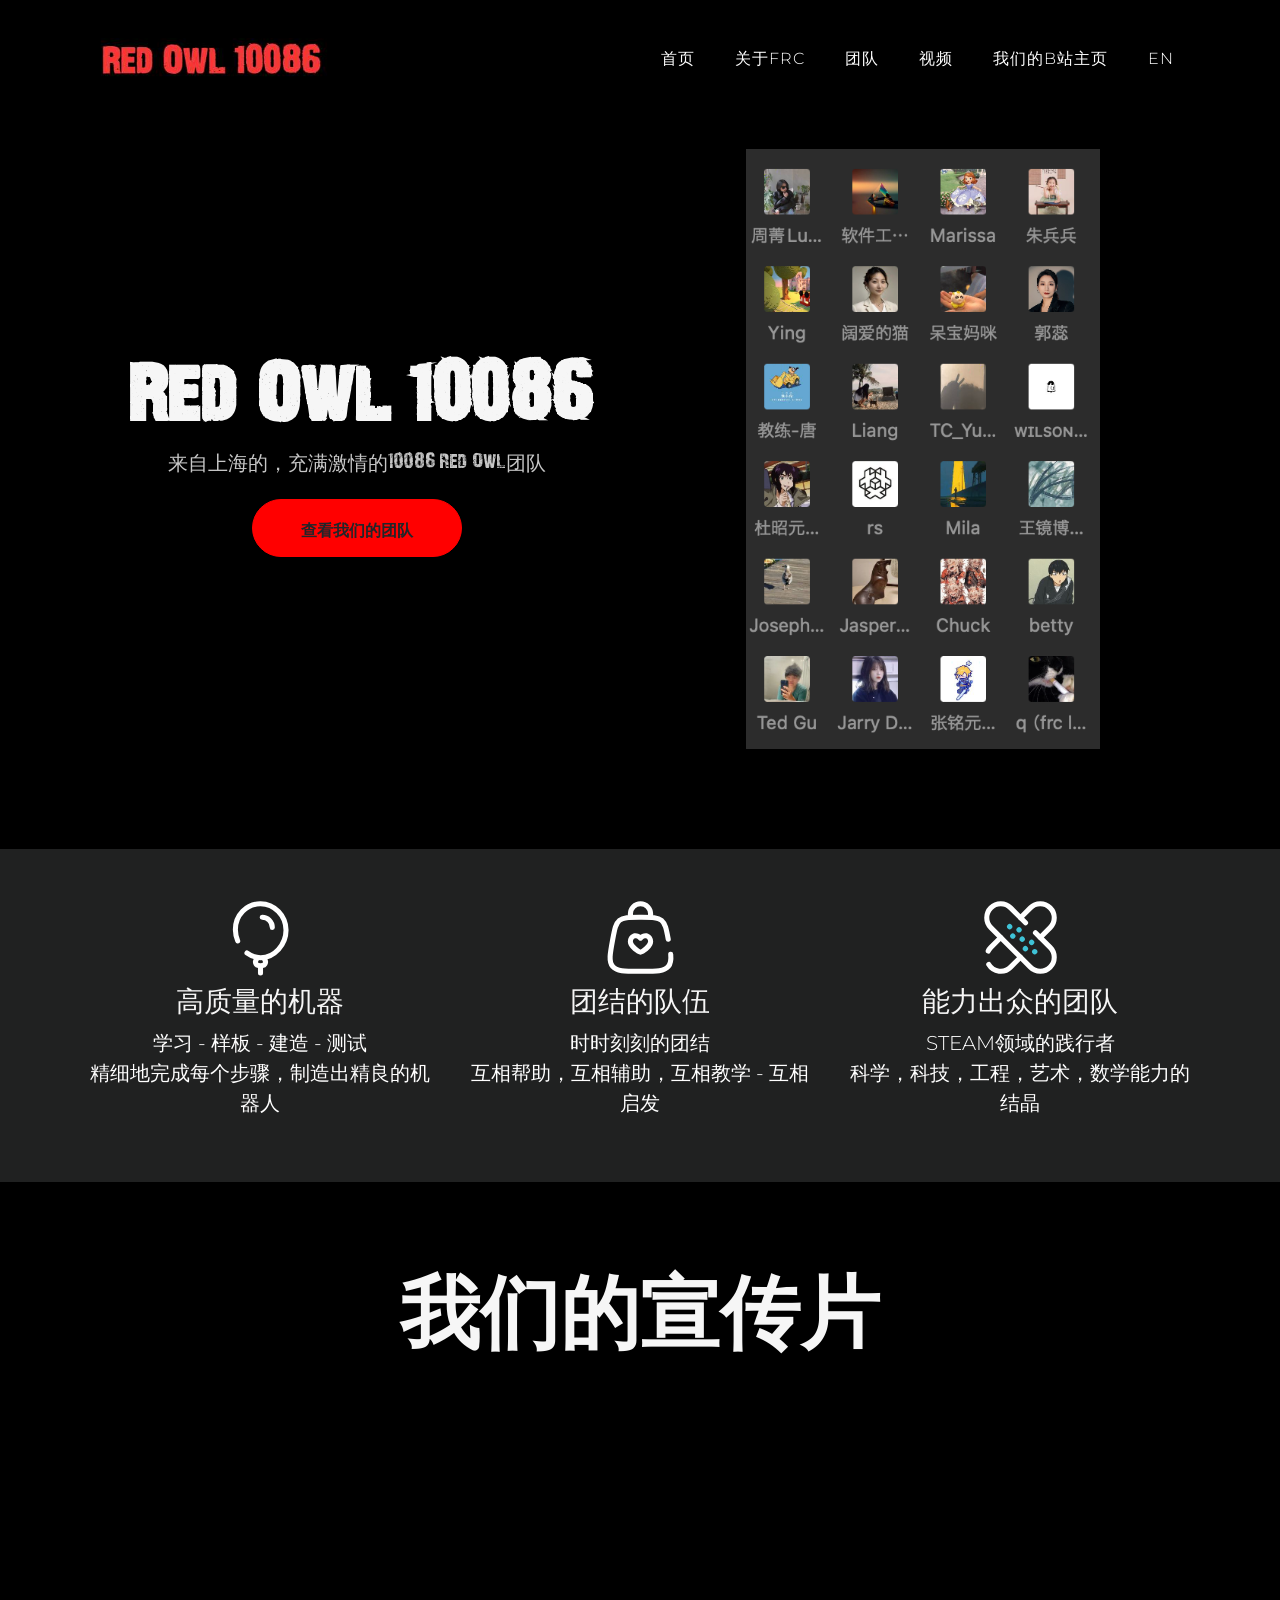
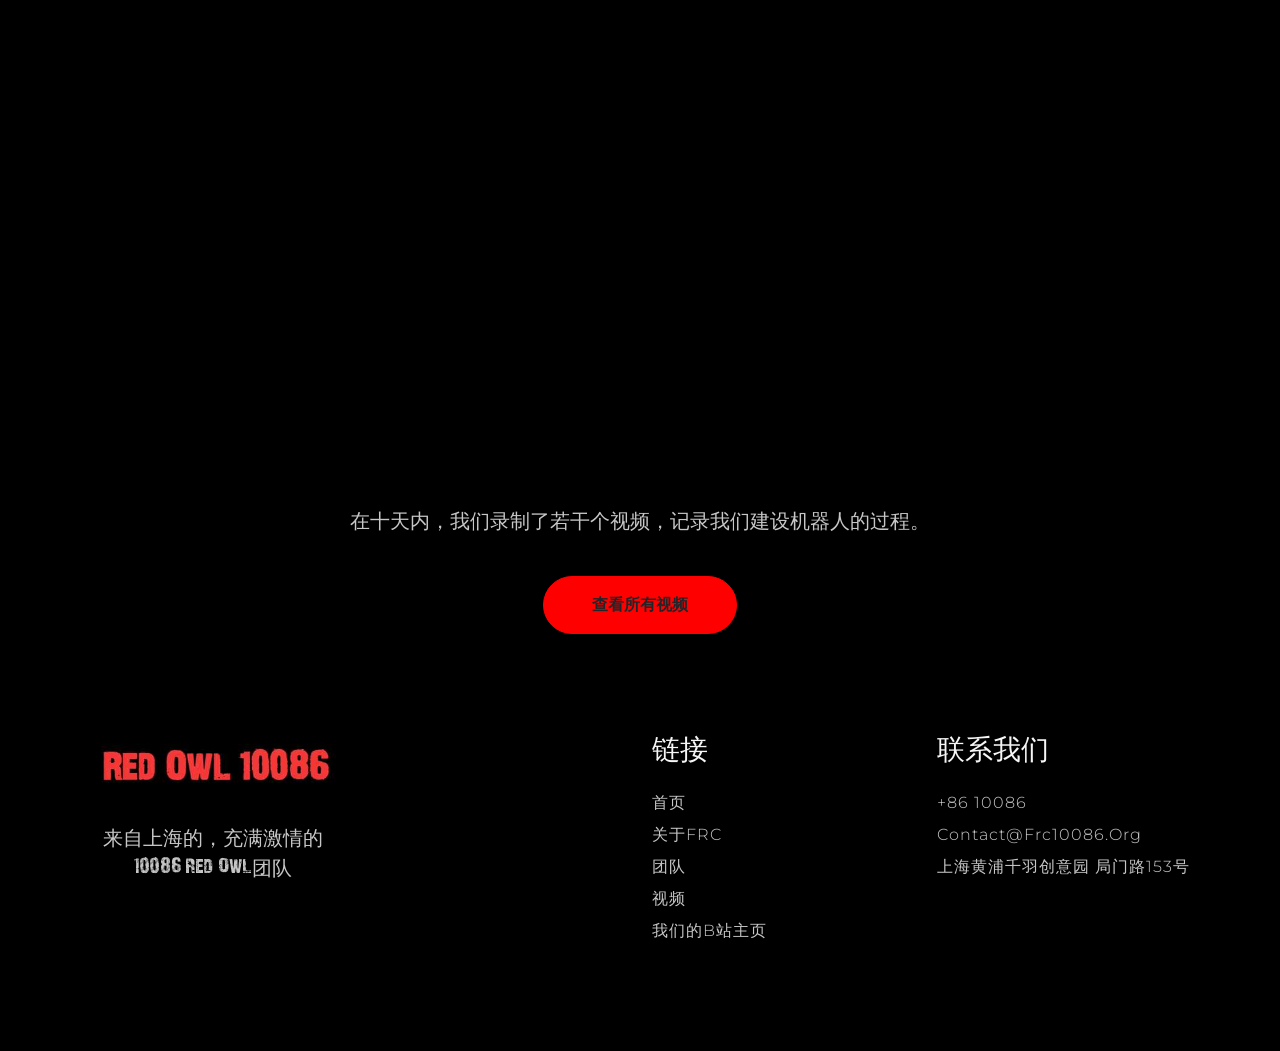
==== index.html @ 044f14fd "Add files via upload" ====
<!-- missing overall video, bilibili site, line 484-->
<!-- change team picture-->
 <!-- change email and tel-->

<!doctype html>
<html lang="en">
  <head>
    <title>Red Owl 10086 - 首页</title>
    <meta charset="utf-8" />
    <meta name="viewport" content="width=device-width, initial-scale=1, shrink-to-fit=no" /> 
    
    <link href="https://cdn.bootcdn.net/ajax/libs/twitter-bootstrap/5.3.2/css/bootstrap.min.css" rel="stylesheet" integrity="sha384-T3c6CoIi6uLrA9TneNEoa7RxnatzjcDSCmG1MXxSR1GAsXEV/Dwwykc2MPK8M2HN" crossorigin="anonymous"/>     
    <link rel="stylesheet" href="https://cdn.bootcdn.net/ajax/libs/Swiper/9.4.1/swiper-bundle.min.css" /> <!--cdncss link-->
    <link rel="preconnect" href="https://fonts.googleapis.com">
    <link rel="preconnect" href="https://fonts.gstatic.com" crossorigin>
    <link href="https://fonts.googleapis.com/css2?family=Montserrat:ital,wght@0,100..900;1,100..900&family=Syne:wght@400..800&display=swap" rel="stylesheet">         
    <link rel="stylesheet" href="style.css"/>
  </head>

  <body class="bg-black" data-bs-spy="scroll" data-bs-target="#navbar" data-bs-root-margin="0px 0px -40%" data-bs-smooth-scroll="true" tabindex="0">
    <svg xmlns="http://www.w3.org/2000/svg" style="display: none;">
      <symbol xmlns="http://www.w3.org/2000/svg" id="play" viewBox="0 0 32 32"><path fill="currentColor" d="M9 5.156v21.688l1.531-1L25.844 16L10.53 6.156zm2 3.657L22.156 16L11 23.188z"/></symbol>
      <symbol xmlns="http://www.w3.org/2000/svg" id="bicycling-round-outline" viewBox="0 0 24 24">
        <path fill="currentColor" fill-rule="evenodd" d="M14 2.75a1.25 1.25 0 1 0 0 2.5a1.25 1.25 0 0 0 0-2.5M11.25 4a2.75 2.75 0 1 1 5.5 0a2.75 2.75 0 0 1-5.5 0m-.331 4.506a1.888 1.888 0 1 0-1.93 3.207l3.09 1.349a2.64 2.64 0 0 1 1.37 3.46l-.76 1.773a.75.75 0 0 1-1.378-.59l.76-1.775a1.14 1.14 0 0 0-.592-1.494l-3.09-1.348a3.388 3.388 0 1 1 3.464-5.756l2.159 1.719a.915.915 0 0 0 .57.199H18.5a.75.75 0 0 1 0 1.5h-3.918a2.417 2.417 0 0 1-1.505-.526zM6 15.75a2.25 2.25 0 1 0 0 4.5a2.25 2.25 0 0 0 0-4.5M2.25 18a3.75 3.75 0 1 1 7.5 0a3.75 3.75 0 0 1-7.5 0M18 15.75a2.25 2.25 0 1 0 0 4.5a2.25 2.25 0 0 0 0-4.5M14.25 18a3.75 3.75 0 1 1 7.5 0a3.75 3.75 0 0 1-7.5 0" clip-rule="evenodd"/>
      </symbol>
      <symbol xmlns="http://www.w3.org/2000/svg" id="facebook" viewBox="0 0 24 24">
        <path fill="currentColor"
          d="M9.198 21.5h4v-8.01h3.604l.396-3.98h-4V7.5a1 1 0 0 1 1-1h3v-4h-3a5 5 0 0 0-5 5v2.01h-2l-.396 3.98h2.396v8.01Z" />
      </symbol>
      <symbol xmlns="http://www.w3.org/2000/svg" id="youtube" viewBox="0 0 32 32">
        <path fill="currentColor"
          d="M29.41 9.26a3.5 3.5 0 0 0-2.47-2.47C24.76 6.2 16 6.2 16 6.2s-8.76 0-10.94.59a3.5 3.5 0 0 0-2.47 2.47A36.13 36.13 0 0 0 2 16a36.13 36.13 0 0 0 .59 6.74a3.5 3.5 0 0 0 2.47 2.47c2.18.59 10.94.59 10.94.59s8.76 0 10.94-.59a3.5 3.5 0 0 0 2.47-2.47A36.13 36.13 0 0 0 30 16a36.13 36.13 0 0 0-.59-6.74ZM13.2 20.2v-8.4l7.27 4.2Z" />
      </symbol>
      <symbol xmlns="http://www.w3.org/2000/svg" id="twitter" viewBox="0 0 256 256">
        <path fill="currentColor"
          d="m245.66 77.66l-29.9 29.9C209.72 177.58 150.67 232 80 232c-14.52 0-26.49-2.3-35.58-6.84c-7.33-3.67-10.33-7.6-11.08-8.72a8 8 0 0 1 3.85-11.93c.26-.1 24.24-9.31 39.47-26.84a110.93 110.93 0 0 1-21.88-24.2c-12.4-18.41-26.28-50.39-22-98.18a8 8 0 0 1 13.65-4.92c.35.35 33.28 33.1 73.54 43.72V88a47.87 47.87 0 0 1 14.36-34.3A46.87 46.87 0 0 1 168.1 40a48.66 48.66 0 0 1 41.47 24H240a8 8 0 0 1 5.66 13.66Z" />
      </symbol>
      <symbol xmlns="http://www.w3.org/2000/svg" id="instagram" viewBox="0 0 256 256">
        <path fill="currentColor"
          d="M128 80a48 48 0 1 0 48 48a48.05 48.05 0 0 0-48-48Zm0 80a32 32 0 1 1 32-32a32 32 0 0 1-32 32Zm48-136H80a56.06 56.06 0 0 0-56 56v96a56.06 56.06 0 0 0 56 56h96a56.06 56.06 0 0 0 56-56V80a56.06 56.06 0 0 0-56-56Zm40 152a40 40 0 0 1-40 40H80a40 40 0 0 1-40-40V80a40 40 0 0 1 40-40h96a40 40 0 0 1 40 40ZM192 76a12 12 0 1 1-12-12a12 12 0 0 1 12 12Z" />
      </symbol>
      <symbol xmlns="http://www.w3.org/2000/svg" id="linkedin" viewBox="0 0 24 24">
        <path fill="currentColor"
          d="M6.94 5a2 2 0 1 1-4-.002a2 2 0 0 1 4 .002zM7 8.48H3V21h4V8.48zm6.32 0H9.34V21h3.94v-6.57c0-3.66 4.77-4 4.77 0V21H22v-7.93c0-6.17-7.06-5.94-8.72-2.91l.04-1.68z" />
      </symbol>
      <symbol xmlns="http://www.w3.org/2000/svg" id="bolt-outline" viewBox="0 0 24 24">
        <path fill="currentColor" fill-rule="evenodd" d="M20.528 10.374c-.37-.642-1.05-.853-1.699-.944c-.653-.091-1.528-.091-2.586-.091h-.06c-.63 0-1.043-.007-1.343-.048c-.271-.038-.357-.094-.394-.127c-.027-.028-.075-.093-.108-.33c-.039-.28-.04-.663-.04-1.277v-.374c0-1.588 0-2.86-.123-3.766c-.114-.851-.387-1.807-1.331-2.097c-.928-.284-1.706.326-2.31.954c-.645.67-1.41 1.705-2.368 3.001L5.029 9.52c-.61.825-1.12 1.514-1.422 2.083c-.304.57-.525 1.248-.188 1.924v.002l.004.008l.004.007l.004.008l.005.008l.004.008l.004.008l.005.008l.004.007l.001.002c.368.637 1.044.86 1.699.96c.674.102 1.574.109 2.665.109c.637 0 1.042.001 1.34.04c.264.033.343.085.376.114c.03.032.083.105.12.35c.042.281.049.67.049 1.277v.375c0 1.587 0 2.86.122 3.766c.115.85.387 1.807 1.331 2.096c.928.284 1.706-.325 2.31-.954c.645-.67 1.41-1.704 2.368-3.001l3.1-4.193c.63-.854 1.15-1.567 1.455-2.16c.3-.58.509-1.262.175-1.932l-.002-.002l-.003-.008l-.004-.008l-.004-.007l-.004-.009l-.005-.008l-.004-.007l-.005-.008l-.004-.007zm-8.913-7.06c-.569.59-1.276 1.545-2.28 2.903L6.273 10.36c-.658.89-1.098 1.489-1.342 1.948c-.12.223-.164.364-.177.45c-.008.053-.003.076.003.092c.025.035.13.144.622.22c.538.082 1.311.092 2.439.092h.046c.577 0 1.08 0 1.484.051c.433.056.864.181 1.22.516l.006.006l.006.005c.35.344.492.77.557 1.203c.062.414.066.923.066 1.5v.31c0 1.667.001 2.836.108 3.63c.054.396.125.628.194.757c.051.097.081.104.09.106h.002c.01.004.048.017.161-.04c.142-.072.345-.226.628-.52c.568-.59 1.276-1.545 2.28-2.903l3.061-4.143c.654-.885 1.09-1.492 1.33-1.956c.204-.397.181-.531.168-.567c-.023-.033-.123-.134-.603-.202c-.537-.075-1.306-.076-2.44-.076c-.602 0-1.125-.004-1.548-.063c-.437-.06-.869-.192-1.222-.524l-.006-.006l-.005-.005c-.353-.347-.49-.772-.549-1.202c-.055-.394-.054-.883-.054-1.434v-.358c0-1.667-.002-2.836-.11-3.63c-.052-.395-.124-.627-.193-.757c-.051-.097-.08-.103-.089-.105h-.002l-.001-.001c-.01-.004-.047-.016-.161.04c-.142.072-.345.226-.628.52" clip-rule="evenodd"/>
      </symbol>
      <symbol xmlns="http://www.w3.org/2000/svg" id="bone-outline" viewBox="0 0 24 24">
        <path fill="currentColor" fill-rule="evenodd" d="M17.17 3.268a1.77 1.77 0 0 0-2.502 0c-.568.568-.858 1.59-.656 2.322c.09.325.152.715.117 1.109c-.035.397-.174.844-.53 1.2l-5.7 5.7c-.356.356-.803.495-1.2.53a3.178 3.178 0 0 1-1.11-.117c-.732-.202-1.753.088-2.32.656a1.769 1.769 0 1 0 2.5 2.502a.75.75 0 1 1 1.062 1.06a1.769 1.769 0 1 0 2.501 2.502c.568-.568.858-1.59.656-2.322a3.178 3.178 0 0 1-.117-1.109c.035-.397.174-.844.53-1.2l5.7-5.7c.356-.356.803-.495 1.2-.53a3.18 3.18 0 0 1 1.11.117c.732.202 1.753-.088 2.32-.656a1.77 1.77 0 0 0-2.5-2.501a.75.75 0 0 1-1.062-1.061a1.769 1.769 0 0 0 0-2.502m2.003 1.559a3.27 3.27 0 0 0-5.566-2.62c-.919.92-1.398 2.489-1.04 3.783c.058.21.083.414.068.577c-.014.16-.06.234-.097.272l-5.7 5.7c-.037.037-.111.082-.271.096a1.693 1.693 0 0 1-.577-.068c-1.294-.358-2.864.121-3.783 1.04a3.27 3.27 0 0 0 2.62 5.566a3.269 3.269 0 0 0 5.566 2.62c.919-.92 1.398-2.489 1.04-3.783a1.694 1.694 0 0 1-.068-.577c.014-.16.06-.234.097-.272l5.7-5.7c.037-.037.111-.082.271-.096c.163-.015.366.01.577.068c1.294.358 2.864-.121 3.782-1.04a3.269 3.269 0 0 0-2.619-5.566" clip-rule="evenodd"/>
      </symbol>
      <symbol xmlns="http://www.w3.org/2000/svg" id="bottle-outline" viewBox="0 0 24 24">
        <path fill="currentColor" fill-rule="evenodd" d="m16.877 2.598l-.025.046l-.076.138l.866.522l.078-.142l.024-.042l-.041-.025l-.781-.47zm1.054.64h-.001zm-.726 1.554l-1.472-.887l-2.665 1.31a4.434 4.434 0 0 0-2.26 2.472l.059-.03a3.454 3.454 0 0 1 3.703.393c.517.414 1.21.537 1.839.328l1.055-.352l-.01-.133zm1.757 3.998a.746.746 0 0 0 .014-.423c0-.131-.004-.263-.012-.394l-.015-.193l-.262-3.267l.355-.642a4.2 4.2 0 0 0 .166-.317c.053-.116.111-.274.12-.467a1.25 1.25 0 0 0-.195-.73a1.258 1.258 0 0 0-.337-.344a4.243 4.243 0 0 0-.303-.192l-.016-.01l-.799-.482a5.377 5.377 0 0 0-.33-.188a1.26 1.26 0 0 0-.489-.139a1.25 1.25 0 0 0-.763.205a1.26 1.26 0 0 0-.354.364c-.065.098-.131.218-.192.328l-.323.583l-2.827 1.39l-.168.083C10.606 4.79 9.46 6.36 9.116 8.188c-.01.05-.019.103-.034.19l-.001.007l-.03.174a7.243 7.243 0 0 1-2.095 3.926l-.804.791c-.504.496-.91.895-1.214 1.24c-.31.35-.56.693-.71 1.087a3.486 3.486 0 0 0 .363 3.18c.236.35.558.626.939.894c.373.263.859.555 1.46.918l.713.43c.601.361 1.087.654 1.492.86c.412.21.806.366 1.225.405a3.233 3.233 0 0 0 2.88-1.284c.254-.334.413-.731.548-1.183c.133-.445.261-1.011.42-1.715l.255-1.122l.039-.17a7.198 7.198 0 0 1 2.297-3.799l.006-.005l.141-.125a6.094 6.094 0 0 0 1.956-4.097m-1.666.873l-.413.138a3.454 3.454 0 0 1-3.25-.58a1.954 1.954 0 0 0-2.095-.222l-1.186.593a8.707 8.707 0 0 1-2.21 3.83l-.13.13l-.789.774c-.528.52-.897.883-1.161 1.182c-.263.298-.377.482-.433.63c-.228.6-.15 1.28.205 1.807c.087.128.237.28.559.505c.324.229.764.494 1.395.874l.665.4c.631.381 1.071.645 1.422.824c.35.178.546.236.685.249c.586.055 1.168-.2 1.544-.696c.094-.123.19-.319.307-.708c.116-.39.234-.906.4-1.643l.25-1.1l.042-.182a8.697 8.697 0 0 1 2.624-4.452l.137-.121l.004-.004l.128-.113a4.538 4.538 0 0 0 1.3-2.115" clip-rule="evenodd"/>
      </symbol>
      <symbol xmlns="http://www.w3.org/2000/svg" id="cup-paper-outline" viewBox="0 0 24 24">
        <path fill="currentColor" fill-rule="evenodd" d="M9.147 1.25h5.707c.886 0 1.607 0 2.194.06c.612.061 1.146.192 1.64.495c.155.096.304.203.444.32c.444.373.737.838.99 1.399c.241.538.47 1.222.75 2.062l.012.037l.05.148c.147.443.279.837.347 1.165c.071.347.102.747-.083 1.143c-.093.2-.223.38-.382.53c-.317.301-.707.4-1.058.44c-.18.022-.385.032-.61.037l-1.412 9.649c-.114.776-.209 1.427-.352 1.941c-.15.545-.378 1.028-.814 1.405c-.436.377-.947.532-1.508.602c-.53.067-1.188.067-1.972.067h-2.18c-.784 0-1.442 0-1.972-.067c-.561-.07-1.072-.226-1.508-.602c-.436-.377-.663-.86-.814-1.405c-.143-.514-.238-1.165-.352-1.941l-1.413-9.65a6.346 6.346 0 0 1-.609-.035c-.351-.042-.74-.14-1.058-.44a1.75 1.75 0 0 1-.382-.531c-.185-.396-.154-.796-.083-1.143c.068-.328.2-.722.348-1.165l.013-.04l.048-.145c.28-.84.509-1.524.751-2.062c.252-.561.546-1.026.99-1.398a3.57 3.57 0 0 1 .444-.32c.493-.304 1.027-.435 1.639-.497c.588-.059 1.309-.059 2.195-.059m-2.78 7.84l.317 2.16h10.632l.316-2.16zm10.73 3.66H6.903l.512 3.5h9.168zm-.733 5H7.636l.105.72c.123.836.205 1.392.32 1.805c.109.392.223.56.35.67c.127.11.31.2.715.25c.425.054.987.055 1.831.055h2.086c.844 0 1.407-.001 1.831-.055c.404-.05.588-.14.715-.25c.127-.11.241-.278.35-.67c.115-.413.198-.97.32-1.804zM7.103 2.802c-.488.049-.775.14-1.004.281a2.251 2.251 0 0 0-.267.193c-.207.173-.384.416-.585.863c-.208.461-.413 1.073-.708 1.959l-.036.107c-.166.496-.267.804-.315 1.034a.748.748 0 0 0-.023.213a.25.25 0 0 0 .046.064a.748.748 0 0 0 .209.044c.233.028.557.03 1.08.03h13c.523 0 .847-.002 1.08-.03a.749.749 0 0 0 .21-.044a.25.25 0 0 0 .045-.064a.749.749 0 0 0-.023-.213c-.048-.23-.15-.538-.315-1.034l-.035-.107c-.296-.886-.501-1.498-.709-1.959c-.2-.447-.378-.69-.585-.863a2.248 2.248 0 0 0-.267-.193c-.23-.14-.516-.232-1.004-.281c-.503-.051-1.148-.052-2.082-.052h-5.63c-.934 0-1.579 0-2.082.052" clip-rule="evenodd"/>
      </symbol>
      <symbol xmlns="http://www.w3.org/2000/svg" id="flame-outline" viewBox="0 0 24 24">
        <path fill="currentColor" fill-rule="evenodd" d="M9.26 3.099c.404-1.011 1.735-1.636 2.767-.85c1.72 1.31 3.877 3.237 5.613 5.44c1.72 2.183 3.11 4.746 3.11 7.311c0 2.293-.71 3.997-1.738 5.218c-1.019 1.209-2.313 1.901-3.43 2.25a1.153 1.153 0 0 1-1.355-.514c-.24-.403-.241-.94.06-1.371c.857-1.232 1.763-3.004 1.763-4.583c0-.784-.338-1.711-.883-2.663a14.333 14.333 0 0 0-1.403-1.99c-.101 1.402-.406 3.165-1.352 4.623a1.162 1.162 0 0 1-1.894.093c-.159-.201-.316-.422-.46-.624l-.025-.036c-.079-.11-.153-.215-.225-.313c-.686.683-1.325 1.5-1.325 2.41c0 .804.401 1.902.876 2.834c.257.503.15 1.061-.16 1.427c-.328.388-.926.588-1.493.26C5.762 20.895 3.25 18.49 3.25 15c0-.947.321-1.926.77-2.883c.453-.963 1.066-1.967 1.71-2.97c.223-.347.45-.694.675-1.04c1.105-1.693 2.2-3.371 2.855-5.008m1.638.318a.419.419 0 0 0-.245.238c-.716 1.79-1.913 3.622-3.018 5.313c-.22.336-.435.667-.643.99c-.64.995-1.207 1.929-1.614 2.796c-.41.874-.628 1.62-.628 2.246c0 2.294 1.407 4.076 2.883 5.178c-.355-.84-.65-1.811-.65-2.678c0-1.73 1.3-3.037 2.026-3.725c.47-.445 1.282-.485 1.756.099c.17.211.338.446.49.66l.018.025l.125.175c.67-1.274.856-2.828.903-4.108c.02-.526.346-.943.774-1.117a1.2 1.2 0 0 1 1.354.314l-.557.503l.556-.503c.667.737 1.435 1.712 2.04 2.768c.598 1.043 1.082 2.242 1.082 3.409c0 1.693-.768 3.41-1.544 4.689a5.697 5.697 0 0 0 1.858-1.437c.787-.934 1.386-2.29 1.386-4.252c0-2.057-1.137-4.287-2.789-6.383C14.826 6.54 12.77 4.7 11.118 3.442c-.054-.041-.125-.057-.22-.025" clip-rule="evenodd"/>
      </symbol>
      <symbol xmlns="http://www.w3.org/2000/svg" id="balloon-broken" viewBox="0 0 24 24">
        <g fill="none" stroke="currentColor" stroke-linecap="round" stroke-width="1.5">
          <path d="M8 16.607c1.15.86 2.518 1.38 4 1.393c4.142.034 7.594-3.92 7.56-8.196C19.527 5.53 16.142 2.034 12 2c-4.142-.034-7.473 3.404-7.44 7.68A8.88 8.88 0 0 0 5.244 13"/>
          <path d="M15.5 9a3.035 3.035 0 0 0-3-3M12 20.35c.321 0 .482 0 .593-.022c.654-.128 1.051-.772.858-1.39c-.033-.105-.109-.242-.261-.515M12 20.35c-.321 0-.482 0-.593-.022c-.654-.128-1.051-.772-.858-1.39c.033-.105.109-.242.261-.515M12 20.35v2.15"/>
        </g>
      </symbol>
      <symbol xmlns="http://www.w3.org/2000/svg" id="bag-heart-broken" viewBox="0 0 24 24">
        <g fill="none"><path fill="currentColor" d="m12 12.191l-.519.542a.75.75 0 0 0 1.038 0zm-.957 3.675l-.444.604zm1.914 0l-.444-.605zm-.957.462v.75zm-.514-1.067c-.417-.307-.878-.69-1.227-1.093c-.368-.426-.509-.757-.509-.971h-1.5c0 .77.441 1.45.875 1.952c.453.525 1.014.984 1.474 1.321zM9.75 13.197c0-.576.263-.827.492-.907c.25-.088.714-.06 1.24.443l1.037-1.083c-.825-.79-1.861-1.096-2.773-.776c-.934.327-1.496 1.226-1.496 2.323zm3.65 3.273c.46-.337 1.022-.796 1.475-1.32c.434-.502.875-1.183.875-1.953h-1.5c0 .214-.141.545-.51.971c-.348.403-.809.786-1.226 1.093zm2.35-3.273c0-1.097-.562-1.996-1.496-2.323c-.912-.32-1.948-.014-2.773.776l1.038 1.083c.525-.503.989-.531 1.24-.443c.228.08.491.33.491.907zM10.6 16.47c.368.27.782.608 1.4.608v-1.5c-.024 0-.04 0-.094-.03a4 4 0 0 1-.42-.287zm1.914-1.21a4 4 0 0 1-.42.289c-.054.029-.07.029-.094.029v1.5c.618 0 1.032-.337 1.4-.608z"/>
          <path stroke="currentColor" stroke-linecap="round" stroke-width="1.5" d="M9 6V5a3 3 0 1 1 6 0v1m5.224 6.526c-.586-3.121-.878-4.682-1.99-5.604C17.125 6 15.537 6 12.36 6h-.72c-3.176 0-4.764 0-5.875.922c-1.11.922-1.403 2.483-1.989 5.604c-.823 4.389-1.234 6.583-.034 8.029C4.942 22 7.174 22 11.639 22h.722c4.465 0 6.698 0 7.897-1.445c.696-.84.85-1.93.696-3.555"/>
        </g>
      </symbol>
      <symbol xmlns="http://www.w3.org/2000/svg" id="adhesive-plaster-broken" viewBox="0 0 24 24">
        <g fill="none">
          <path stroke="currentColor" stroke-linecap="round" stroke-width="1.5" d="M13.5 7.642L9.071 3.213a4.142 4.142 0 0 0-5.858 5.858L14.93 20.787a4.142 4.142 0 0 0 5.858-5.858l-4.358-4.358"/><path stroke="currentColor" stroke-linecap="round" stroke-width="1.5" d="m12 17.858l-2.929 2.929A4.142 4.142 0 0 1 2.596 20m3.546-8l-2.929 2.929c-.322.322-.58.685-.774 1.071M12 6.142l2.929-2.929a4.142 4.142 0 1 1 5.858 5.858L17.857 12"/><path fill="#3FC3D7" d="M15.841 12.871a.788.788 0 1 1-1.114 1.114a.788.788 0 0 1 1.114-1.114m-3.712-3.712a.787.787 0 1 0-1.114 1.114a.787.787 0 0 0 1.114-1.114m4.641 6.497a.787.787 0 1 1-1.114 1.114a.787.787 0 0 1 1.114-1.114M9.345 8.23A.788.788 0 1 0 8.23 9.346A.788.788 0 0 0 9.345 8.23m3.712 3.713a.787.787 0 1 1-1.113 1.114a.787.787 0 0 1 1.113-1.114m.928 2.785a.788.788 0 1 1-1.114 1.113a.788.788 0 0 1 1.114-1.113m-3.712-3.713a.787.787 0 1 0-1.114 1.114a.787.787 0 0 0 1.114-1.114"/>
        </g>
      </symbol>
      <symbol xmlns="http://www.w3.org/2000/svg" id="star" viewBox="0 0 512 512">
        <path fill="currentColor" d="M394 480a16 16 0 0 1-9.39-3L256 383.76L127.39 477a16 16 0 0 1-24.55-18.08L153 310.35L23 221.2a16 16 0 0 1 9-29.2h160.38l48.4-148.95a16 16 0 0 1 30.44 0l48.4 149H480a16 16 0 0 1 9.05 29.2L359 310.35l50.13 148.53A16 16 0 0 1 394 480"/>
      </symbol>
      <symbol xmlns="http://www.w3.org/2000/svg" id="play" width="4em" height="4em" viewBox="0 0 32 32">
        <path fill="currentColor" d="M9 5.156v21.688l1.531-1L25.844 16L10.53 6.156zm2 3.657L22.156 16L11 23.188z"/>
      </symbol>
      <symbol id="facebook" viewBox="0 0 20 20">
        <path fill="white" d="M10 .4C4.698.4.4 4.698.4 10s4.298 9.6 9.6 9.6s9.6-4.298 9.6-9.6S15.302.4 10 .4m2.274 6.634h-1.443c-.171 0-.361.225-.361.524V8.6h1.805l-.273 1.486H10.47v4.461H8.767v-4.461H7.222V8.6h1.545v-.874c0-1.254.87-2.273 2.064-2.273h1.443z"/>
      </symbol>
      <symbol id="linkedin" viewBox="0 0 20 20">
        <path fill="white" d="M10 .4C4.698.4.4 4.698.4 10s4.298 9.6 9.6 9.6s9.6-4.298 9.6-9.6S15.302.4 10 .4M7.65 13.979H5.706V7.723H7.65zm-.984-7.024c-.614 0-1.011-.435-1.011-.973c0-.549.409-.971 1.036-.971s1.011.422 1.023.971c0 .538-.396.973-1.048.973m8.084 7.024h-1.944v-3.467c0-.807-.282-1.355-.985-1.355c-.537 0-.856.371-.997.728c-.052.127-.065.307-.065.486v3.607H8.814v-4.26c0-.781-.025-1.434-.051-1.996h1.689l.089.869h.039c.256-.408.883-1.01 1.932-1.01c1.279 0 2.238.857 2.238 2.699z"/>
      </symbol>
      <symbol id="youtube" viewBox="0 0 20 20">
        <path fill="white" d="M11.603 9.833L9.357 8.785C9.161 8.694 9 8.796 9 9.013v1.974c0 .217.161.319.357.228l2.245-1.048c.197-.092.197-.242.001-.334M10 .4C4.698.4.4 4.698.4 10s4.298 9.6 9.6 9.6s9.6-4.298 9.6-9.6S15.302.4 10 .4m0 13.5c-4.914 0-5-.443-5-3.9s.086-3.9 5-3.9s5 .443 5 3.9s-.086 3.9-5 3.9"/>
      </symbol>
      <symbol id="twitter" viewBox="0 0 20 20">
        <path fill="white" d="M10 .4C4.698.4.4 4.698.4 10s4.298 9.6 9.6 9.6s9.6-4.298 9.6-9.6S15.302.4 10 .4m3.905 7.864c.004.082.005.164.005.244c0 2.5-1.901 5.381-5.379 5.381a5.335 5.335 0 0 1-2.898-.85c.147.018.298.025.451.025c.886 0 1.701-.301 2.348-.809a1.895 1.895 0 0 1-1.766-1.312a1.9 1.9 0 0 0 .853-.033a1.892 1.892 0 0 1-1.517-1.854v-.023c.255.141.547.227.857.237a1.89 1.89 0 0 1-.585-2.526a5.376 5.376 0 0 0 3.897 1.977a1.891 1.891 0 0 1 3.222-1.725a3.797 3.797 0 0 0 1.2-.459a1.9 1.9 0 0 1-.831 1.047a3.799 3.799 0 0 0 1.086-.299a3.834 3.834 0 0 1-.943.979"/>
      </symbol>
      <symbol id="instagram" viewBox="0 0 20 20">
        <path fill="white" d="M13 10a3 3 0 1 1-6 0c0-.171.018-.338.049-.5H6v3.997c0 .278.225.503.503.503h6.995a.503.503 0 0 0 .502-.503V9.5h-1.049c.031.162.049.329.049.5m-3 2a2 2 0 1 0-.001-4.001A2 2 0 0 0 10 12m2.4-4.1h1.199a.301.301 0 0 0 .301-.3V6.401a.301.301 0 0 0-.301-.301H12.4a.301.301 0 0 0-.301.301V7.6c.001.165.136.3.301.3M10 .4A9.6 9.6 0 0 0 .4 10a9.6 9.6 0 0 0 9.6 9.6a9.6 9.6 0 0 0 9.6-9.6A9.6 9.6 0 0 0 10 .4m5 13.489C15 14.5 14.5 15 13.889 15H6.111C5.5 15 5 14.5 5 13.889V6.111C5 5.5 5.5 5 6.111 5h7.778C14.5 5 15 5.5 15 6.111z"/>
      </symbol>
    </svg>
    
    <!-- navigational bar -->
    <header id="top" class="position-sticky top-0 start-0">     
      <nav class="navbar navbar-expand-lg fixed-top bg-black py-4">
        <div class="container">
          <a class="navbar-brand" href="#home">
            <!--Here is the logo modification page-->
            <img src="images/Logo.png"  height = "60" >
          </a>
          <button class="navbar-toggler" type="button" data-bs-toggle="offcanvas" data-bs-target="#offcanvasNavbar" aria-controls="offcanvasNavbar">
            <span class="navbar-toggler-icon"></span>
          </button>
          <div class="offcanvas offcanvas-end" tabindex="-1" id="offcanvasNavbar" aria-labelledby="offcanvasNavbarLabel">
            <div class="offcanvas-header bg-black">
              <button type="button" class="btn-close btn-close-white" data-bs-dismiss="offcanvas" aria-label="Close"></button>
            </div>
            <div class="offcanvas-body bg-black">
              <ul class="navbar-nav justify-content-end flex-grow-1 gap-4 pe-3">
                <li class="nav-item">
                  <a class="nav-link active text-uppercase" aria-current="page" href="index.html">首页</a>
                </li>
                <li class="nav-item">
                  <a class="nav-link text-uppercase" aria-current="page" href="frcCN.html">关于FRC</a>
                </li>
                <li class="nav-item">
                  <a class="nav-link text-uppercase" aria-current="page" href="teamCN.html">团队</a>
                </li>
                <!--<li class="nav-item">
                  <a class="nav-link text-uppercase" aria-current="page" href="achieveEN.html">Achievements</a>
                </li>-->
                <li class="nav-item">
                  <a class="nav-link text-uppercase" aria-current="page" href="vlogCN.html">视频</a>
                </li>
                <li class="nav-item">
                  <a class="nav-link text-uppercase" aria-current="page" href="https://space.bilibili.com/3546714973669694?spm_id_from=333.337.0.0">我们的B站主页</a>
                </li>
                <li class="nav-item">
                  <a class="nav-link text-uppercase" aria-current="page" href="indexEN.html">EN</a>
                </li>
              </ul>              
            </div>
          </div>
        </div>
      </nav>
    </header>

    <section id="home" class="section-padding pt-5">
      <div class="container">
        <div class="row g-3 flex-row-reverse align-items-center">
          <div class="col-md-6">
            <CENTER><img src="images/team.png" height = "600" alt="banner"></CENTER>
          </div>
          <div class="col-md-6 text-center" style = "font-family:DaysLater;">
            <h1 class="display-1 fw-bold" style = "font-family:DaysLater;">
              Red Owl 10086
            </h1>
            <a>来自上海的，充满激情的10086 Red Owl团队</a><br>
            <a href="teamCN.html" class="btn btn-primary text-uppercase px-5 py-3 text-dark fw-semibold rounded-pill mt-4">查看我们的团队</a>
          </div>
        </div>
      </div>     
    </section>
    
    <section id="about" class="bg-secondary py-5">
      <div class="container text-center">
        <div class="row g-4 justify-content-center text-white">
          <div class="col-md-4">
            <div class="icon">
              <svg class="text-red" width="81" height="81">
                <use xlink:href="#balloon-broken"></use>
              </svg>
            </div>
            <h4 class="mt-2">
              高质量的机器
            </h4>
            <p>
              学习 - 样板 - 建造 - 测试 <br>精细地完成每个步骤，制造出精良的机器人
            </p> 
          </div>
          <div class="col-md-4">
            <div class="icon">
              <svg class="text-red" width="81" height="81">
                <use xlink:href="#bag-heart-broken"></use>
              </svg>
            </div>
            <h4 class="mt-2">
              团结的队伍
            </h4>
            <p>
              时时刻刻的团结 <br>互相帮助，互相辅助，互相教学 - 互相启发
            </p> 
          </div>
          <div class="col-md-4">
            <div class="icon">
              <svg class="text-red" width="81" height="81">
                <use xlink:href="#adhesive-plaster-broken"></use>
              </svg>
            </div>
            <h4 class="mt-2">
              能力出众的团队
            </h4>
            <p>
              STEAM领域的践行者 <br>科学，科技，工程，艺术，数学能力的结晶
            </p> 
          </div>
        </div>
      </div>   
    </section>

    <section id="video" class="section-padding">
      <CENTER><h1 class="display-1 fw-bold" style = "font-family:DaysLater;">我们的宣传片</h1></CENTER><br>
      <div class="ratio ratio-16x9">
        <CENTER>
            <iframe width="70%" height="95%" src="https://player.bilibili.com/player.html?aid=663556073&bvid=BV1ua4y1U7YK&cid=1336992628&p=1&autoplay=0" title="YouTube video player" frameborder="0" allow="accelerometer; clipboard-write; encrypted-media; 
            gyroscope; picture-in-picture; web-share" allowfullscreen> </iframe></CENTER>
        </div>
      <CENTER><p>在十天内，我们录制了若干个视频，记录我们建设机器人的过程。</p>
      <a href="vlogCN.html" class="btn btn-primary text-uppercase px-5 py-3 text-dark fw-semibold rounded-pill mt-4">查看所有视频</a>
    </CENTER>
    </section>

    <footer id="footer" class="section-padding pt-0">
      <div class="container">
        <div class="row g-4">
          <div class="col-md-3">
            <div class="logo mb-4"><img src="images/Logo.png" alt="logo" class="img-fluid"></div>
            <CENTER><p style = "font-family:DaysLater;">来自上海的，充满激情的<br>10086 Red Owl团队</p></CENTER>
          </div>
          <div class = "col-md-3">

          </div>
          <div class="col-md-3">
            <div class="d-flex flex-column text-left">
                <h4 class="mb-4">链接</h4>
                <a href="index.html" class="nav-link mb-2 text-uppercase">首页</a>
                <a href="frcCN.html" class="nav-link mb-2 text-uppercase">关于FRC</a>
                <a href="teamCN.html" class="nav-link mb-2 text-uppercase">团队</a>
                <a href="vlogCN.html" class="nav-link mb-2 text-uppercase">视频</a>
                <a href="https://space.bilibili.com/3546714973669694?spm_id_from=333.337.0.0" class="nav-link mb-2 text-uppercase">我们的B站主页</a>
            </div>
          </div>
          <div class="col-md-3">
            <div class="d-flex flex-column text-left">
                <h4 class="mb-4">联系我们</h4>
                <a class="nav-link mb-2 text-capitalize">+86 10086</a>
                <a class="nav-link mb-2 text-capitalize">contact@frc10086.org</a>
                <a class="nav-link mb-2 text-capitalize">上海黄浦千羽创意园 局门路153号</a>
            </div>
          </div>
        </div>
      </div>
    </footer>

    <!-- Video Popup -->
    <div class="modal fade" id="myModal" tabindex="-1" role="dialog" aria-labelledby="exampleModalLabel" aria-hidden="true">
      <div class="modal-dialog" role="document">

          <div class="modal-content">
            
              <div class="modal-body">
                  <button type="button" class="btn-close" data-bs-dismiss="modal" aria-label="Close"><svg class="bi" width="40" height="40"><use xlink:href="#close-sharp"></use></svg></button>
                  <div class="ratio ratio-16x9">
                    <iframe class="embed-responsive-item" src="" id="video"  allowscriptaccess="always" allow="autoplay"></iframe>
                  </div>
              </div>

          </div>

      </div>
    </div>
    
    <script src="js/jquery-1.11.0.min.js"></script>
    <script
      src="https://cdn.bootcdn.net/ajax/libs/popper.js/2.11.8/umd/popper.min.js"
      integrity="sha384-I7E8VVD/ismYTF4hNIPjVp/Zjvgyol6VFvRkX/vR+Vc4jQkC+hVqc2pM8ODewa9r"
      crossorigin="anonymous"
    ></script>
    <script
      src="https://cdn.bootcdn.net/ajax/libs/twitter-bootstrap/5.3.2/js/bootstrap.min.js"
      integrity="sha384-BBtl+eGJRgqQAUMxJ7pMwbEyER4l1g+O15P+16Ep7Q9Q+zqX6gSbd85u4mG4QzX+"
      crossorigin="anonymous"
    ></script>    
    <script src="https://cdn.bootcdn.net/ajax/libs/Swiper/11.0.5/swiper-bundle.min.js"></script>
    <script type="text/javascript" src="js/script.js"></script>
  </body>

</html>
---- style.css ----
/*
Theme Name: Supple
Theme URI: https://templatejungle.com/
Author: TemplatesJungle
Author URI: https://templatesjungle.com/
Description: Supple – Supplement Landing Page Bootstrap 5 HTML Website Template
Version: 1.1
*/

/*--------------------------------------------------------------
This is main CSS file that contains custom style rules used in this template
--------------------------------------------------------------*/
    
/*--------------------------------------------------------------
/** VARIABLES
--------------------------------------------------------------*/
:root {
    --accent-color:             #717171;
    --white-color:              #fff;
    --black-color:              #272727;
    --gray-color:               #F3F3F3;
    --gray-color-200:           #E3E3E3;
    --gray-color-300:           #E0E0E0;
    --gray-color-500:           #D0D0D0;
    --gray-color-800:           #3A3A3A;
    --light-gray-color:         #D2D2D2;
    --primary-color:            #fa0000;
    --bs-body-color:            #272727;
    --bs-secondary-color:       #e8fffe;
    --bs-secondary-rgb:         255, 232, 240;
    --bs-primary-rgb:           248,109,114;
    --bs-border-color:          #E3E3E3;
    --bs-dropdown-link-active-bg: #F5F5F5;
    --light-color:              #F8F8F8;
    --light-blue-color:         #EDF1F3;
    --navbar-color-color:       #131814;
    --swiper-theme-color:       #4A4A4A;
    --swiper-pagination-color:  #4A4A4A;
    --bs-box-shadow: 0 0.2rem 0.6rem rgba(0, 0, 0, 0.08);
    --swiper-theme-color: #ff0000 !important;
    --swiper-pagination-color: #ff0000 !important;
    --bs-link-color: #ff0000;
    --bs-link-color-rgb: 63, 195, 215;
    --bs-link-hover-color: #F6F6F6;
    --bs-link-hover-color-rgb: 246, 246, 246;
    --bs-primary-text-emphasis: #F6F6F6;
  
    --bs-btn-font-size: 1rem;
    --bs-nav-link-font-size: 16px;
  }
  
  @font-face{
    font-family: DaysLater;
    src:url(28_Days_Later.ttf);
}

.text-red{
    fill: red;
}

/*.center-flex {
    display: flex;
    justify-content: center;
    align-items: center;
}*/

  /* Fonts */
  :root {
    --body-font  : "Montserrat", sans-serif;
    --heading-font  : "syne", sans-serif;
  }
  
  @media (min-width: 1850px){
    .container, .container-lg, .container-md, .container-sm, .container-xl, .container-xxl {
      max-width: 1540px;
    }
  }

body, body [data-bs-theme="light"] {
    --bs-blue: #0d6efd;
    --bs-indigo: #6610f2;
    --bs-purple: #6f42c1;
    --bs-pink: #d63384;
    --bs-red: #dc3545;
    --bs-orange: #fd7e14;
    --bs-yellow: #ffc107;
    --bs-green: #198754;
    --bs-teal: #20c997;
    --bs-cyan: #0dcaf0;  
    --bs-black: #000;
    --bs-white: #fff;
    --bs-gray: #6c757d;
    --bs-gray-dark: #343a40;
    --bs-gray-100: #f8f9fa;
    --bs-gray-200: #e9ecef;
    --bs-gray-300: #dee2e6;
    --bs-gray-400: #ced4da;
    --bs-gray-500: #adb5bd;
    --bs-gray-600: #6c757d;
    --bs-gray-700: #495057;
    --bs-gray-800: #343a40;
    --bs-gray-900: #212529;
    --bs-primary: #ff0000;
    --bs-secondary: #202121;
    --bs-success: ;
    --bs-info: #ff0000;
    --bs-warning: #F6F6F6;
    --bs-danger: #202121;
    --bs-light: #f8f9fa;
    --bs-dark: #202121;
    --bs-primary-rgb: 63, 195, 215;
    --bs-secondary-rgb: 32, 33, 33;
    --bs-body-color: #C7C7C7;
    --bs-body-color-rgb: 199, 199, 199;
    --bs-heading-color: #F6F6F6;
    --bs-body-bg: #545555;
    --bs-body-bg-rgb: 84, 85, 85;
    --bs-border-color: #545555;
}

:focus-visible {
    outline: 0px;
}
.swiper-pagination-bullet{
    background-color: var(--bs-gray-200);
    opacity: 1;
    width: 17px;
    height: 17px;
}
.swiper-pagination-bullet.swiper-pagination-bullet-active{
    background-color: var(--swiper-pagination-color);
}

hr{
    color: #7d7d7d;
    opacity: 1;
}

body { 
    font-family: var(--body-font);
    font-size: 20px;
    font-weight: 300;
    color: var(--bs-body-color);
}

h1,
h2,
h3,
h4,
h5,
h6 { 
    font-family: var(--heading-font);
    color: var(--bs-heading-color);
}

h1 {
    font-size: 84px;
    font-weight: bold;
}
h2 {
    font-size: 64px;
    font-weight: bold;
}
h3 {
    font-size: 38px;
    font-weight: 400;
}
h4 {
    font-size: 28px;
    font-weight: 500;
}
h5 {
    font-size: 28px;
    font-weight:200;
}

@media only screen and (max-width: 1500px) {
    h1{
      font-size: 40px;
    }
}
  
@media only screen and (max-width: 600px) {
    h2{
        font-size: 39px;
    }
}

p {
    font-family: var(--body-font);
    color: var(--bs-btn-active-color);
    font-weight: 300;
}

.btn-primary {
    --bs-btn-color: #fff;
    --bs-btn-bg: var(--bs-primary);
    --bs-btn-border-color: var(--bs-primary);
    --bs-btn-hover-color: #fff;
    --bs-btn-hover-bg: #ff0000;
    --bs-btn-hover-border-color: #ff0000;
    --bs-btn-focus-shadow-rgb: 49, 132, 253;
    --bs-btn-active-color: #fff;
    --bs-btn-active-bg: #ff0000;
    --bs-btn-active-border-color: #ff0000;
    --bs-btn-active-shadow: inset 0 3px 5px rgba(0, 0, 0, 0.125);
    --bs-btn-disabled-color: #fff;
    --bs-btn-disabled-bg: var(--bs-primary);
    --bs-btn-disabled-border-color: var(--bs-primary);
}
.btn-primary:hover {
    background: var(--bs-primary);
    box-shadow: 0px 10px 80px 20px rgba(63, 195, 215, 0.4);
}

.section-padding{
    padding-top: 70px;
    padding-bottom: 100px;
}

.section-margin{
    margin-top: 150px;
    margin-bottom: 150px;
}

.form-control {
    padding: .9rem .75rem;
    background-color: transparent;
    border: 1px solid var(--bs-border-color);
    border-radius: 0;
}
.form-control:focus {
    background-color: transparent;
    border-color: var(--white-color);
    box-shadow: none;
}
.form-control::placeholder {
    color: var(--bs-body-color);
}

/* Border */
.border-light{
    border: 1px solid #545555 !important;
}

.swiper-slide.swiper-slide-active.swiper-slide-visible.swiper-slide-fully-visible.swiper-slide-thumb-active img{
    border: 1px solid var(--primary-color);
}
.navbar-nav{
    --bs-nav-link-color: var(--white-color);
    --bs-nav-link-hover-color: var(--white-color);
}
.navbar{
    --bs-navbar-toggler-icon-bg: url("data:image/svg+xml,%3Csvg xmlns='http://www.w3.org/2000/svg' width='1em' height='1em' viewBox='0 0 24 24'%3E%3Cpath fill='none' stroke='white' stroke-linecap='round' stroke-width='1.5' d='M20 7H4m16 5H4m16 5H4'/%3E%3C/svg%3E");
}

.list-group-item{
    border: none;
}

/* top */
#top{
    z-index: 99999999;
}

/* Header */
.nav-link{
    letter-spacing: 1px;
}
.nav-item .nav-link.active{
    color: var(--bs-primary);
}
.tab-section .nav-link {
    font-family: var(--heading-font);
    font-size: 28px;
    font-weight: bold;
    color: var(--white-color);
}

/* Home */
#home{
    margin-top: 101px;
}



/* Faqs */
.accordion-item{
    border: 1px solid var(--bs-body-bg);
    background: none;
    border-radius: 0;
    /*min-height: 500px;*/
}
.accordion-item:not(:first-of-type){
    border: 1px solid var(--bs-body-bg);
}
h3 button.accordion-button{
    font-family: var(--heading-font);
    background: none;
    font-size: 1.75rem;
    line-height: 127%;
}
.accordion-button:focus {
    border: none;
    outline: 0;
    box-shadow: none;
}
.accordion-button:not(.collapsed) {
    background: none;
    box-shadow: none;
}

.accordion-button::after{
    background-image: url("data:image/svg+xml,%3Csvg xmlns='http://www.w3.org/2000/svg' width='4em' height='4em' viewBox='0 0 24 24'%3E%3Cpath fill='white' d='M19 13h-6v6h-2v-6H5v-2h6V5h2v6h6z'/%3E%3C/svg%3E");
}
.accordion-button:not(.collapsed)::after {
    background-image: url("data:image/svg+xml,%3Csvg xmlns='http://www.w3.org/2000/svg' width='4em' height='4em' viewBox='0 0 24 24'%3E%3Cpath fill='white' d='M19 13H5v-2h14z'/%3E%3C/svg%3E");
    transform: rotate(-180deg);
}

/* swiper overide */
.swiper-pagination-bullet-active {
    background: var(--swiper-pagination-color, var(--swiper-theme-color));
}

.testimonial-card{
    background-color: transparent;
    border: 1px solid #545555;
    border-color: transparent;
    transition: 0.3s ease-in-out;
}
.testimonial-card:hover{
    background-color: #202121;
    border: 1px solid #545555;
}

/* Video */
.video-section{
    min-height: 444px;
}
/* overide */
.modal-dialog {
    max-width: 800px;
    margin: auto;
    height: 100vh;
    display: flex;
    align-items: center;
}
.modal-content {
    padding: 0;
    background-color: #f5f3ef;
    border: none;
    border-radius: 0
}

.list-group {
    --bs-list-group-bg: var(--bs-success);
    --bs-list-group-border-width: var(--bs-border-width);

}

/* Newsletter */
#newsletter form{
    border: 1px solid var(--bs-body-color);
}

/* 5.1 Single Product Page
/*----------------------------------------------*/
.thumb-swiper .swiper-slide{
    height: auto;
}
.swiper-slide-thumb-active img{
    border: var(--bs-border-width) var(--bs-border-style) var(--primary-color) !important;
}
.product-info del{
    color: var(--gray-color-500);
}

/* Brands */
#brands img{
    filter: grayscale(1);
    opacity: 0.5;
    cursor: pointer;
    transition: 0.3s ease-in-out;
}
#brands img:hover{
    filter: grayscale(0);
    opacity: 1;
}

/* footer */
#footer .social-links ul li a{
    color: --bs-gray;
    transition: 0.3s ease-in-out;
}
#footer .social-links ul li a:hover {
    color: --bs-gray;
}

.footer{
    background-color: grey;
}
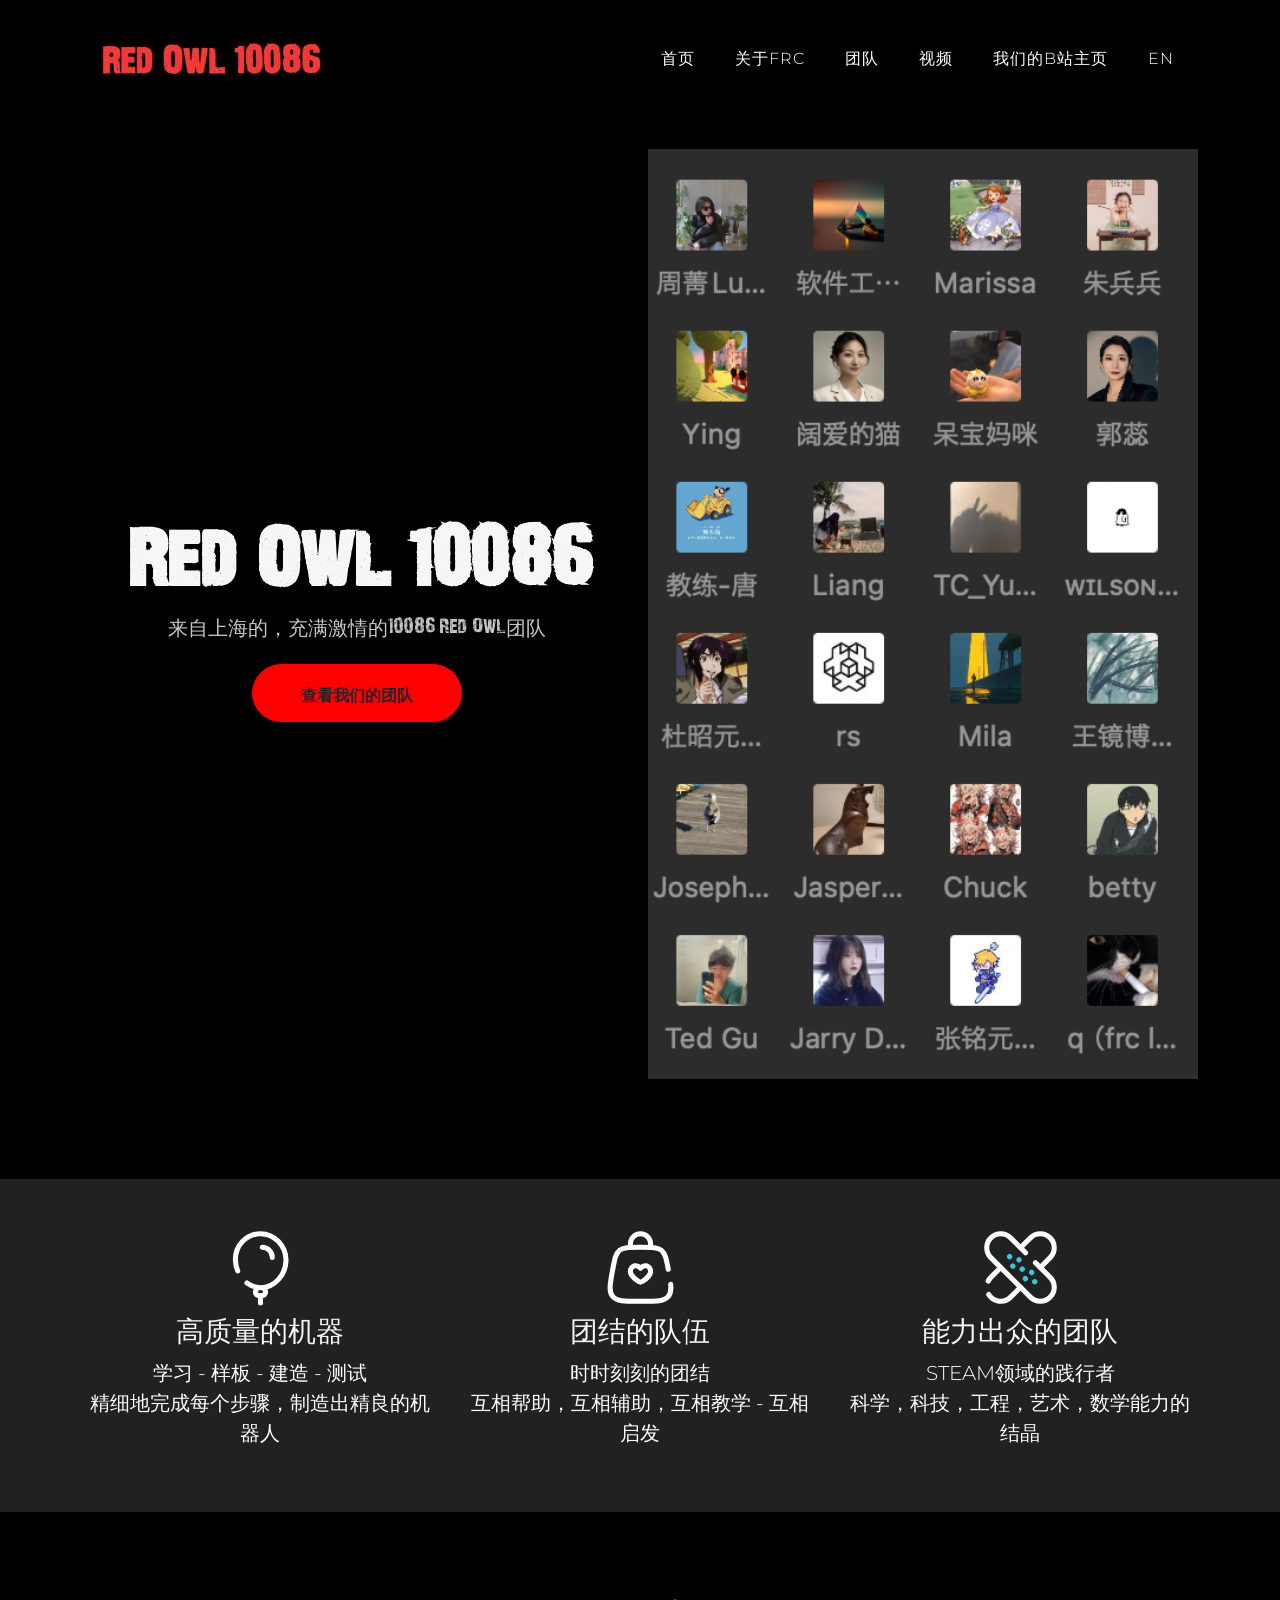
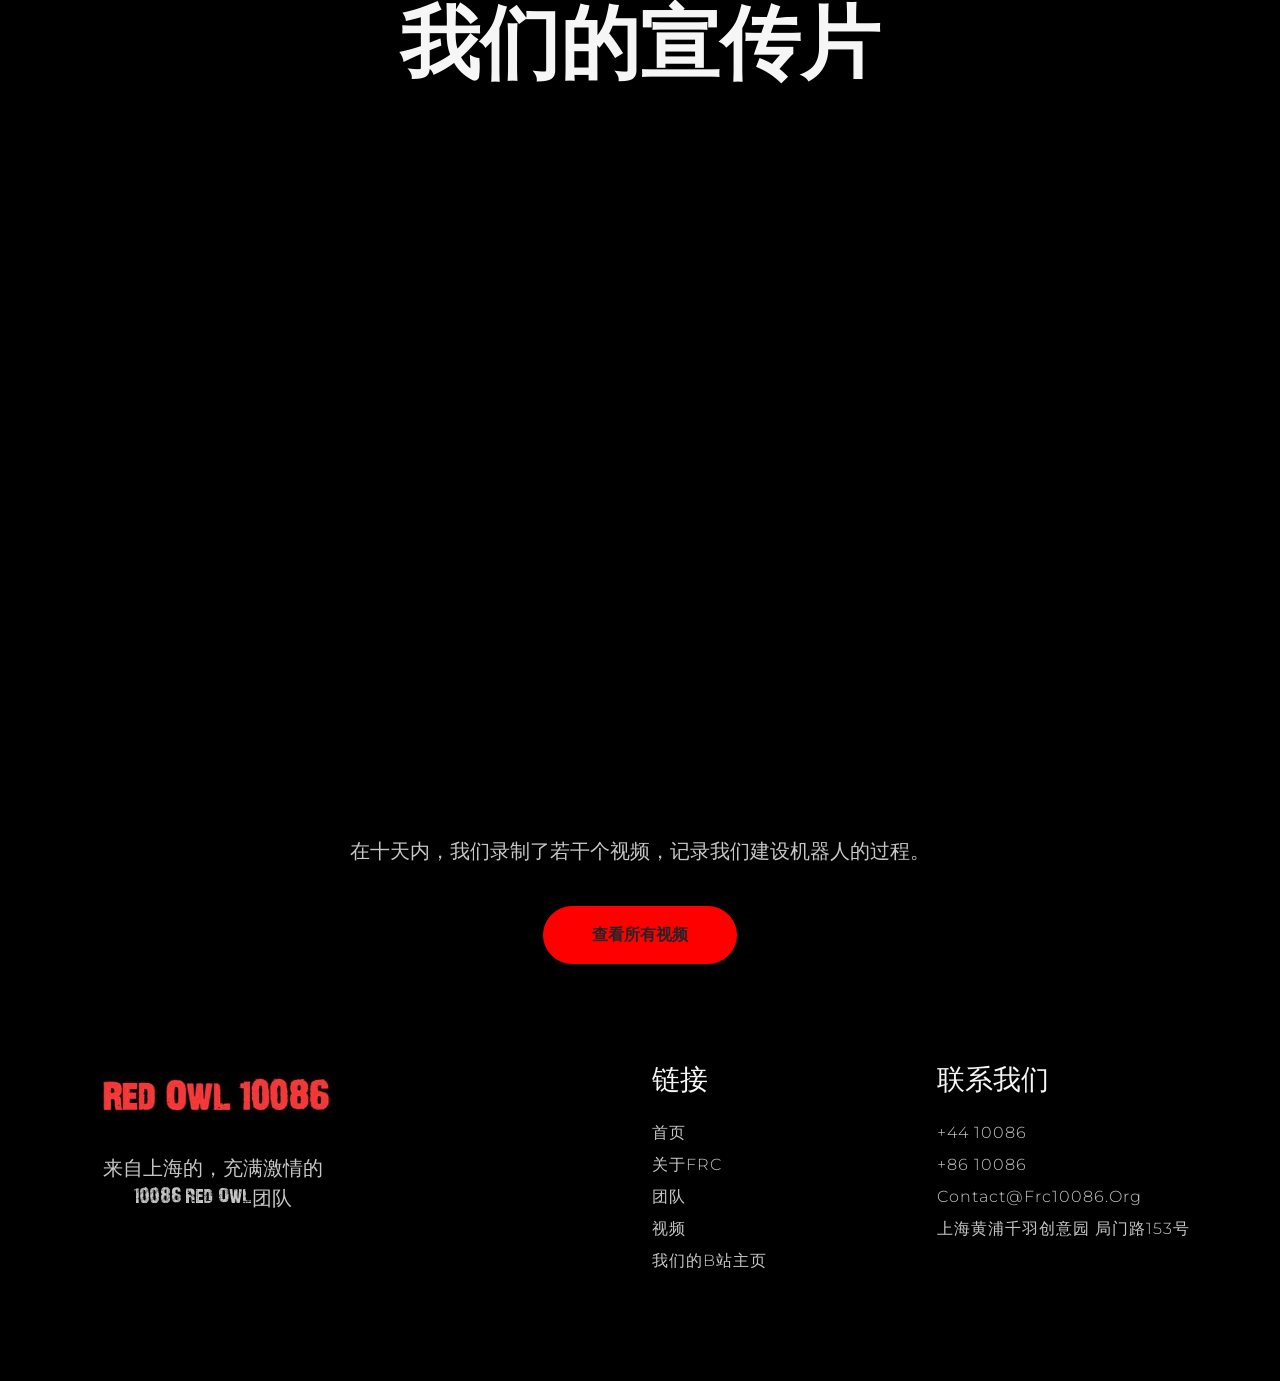
==== commit 31e38a3f: "Add files via upload" ====
--- a/index.html
+++ b/index.html
@@ -146,7 +146,7 @@
       <div class="container">
         <div class="row g-3 flex-row-reverse align-items-center">
           <div class="col-md-6">
-            <CENTER><img src="images/team.png" height = "600" alt="banner"></CENTER>
+            <CENTER><img src="images/team.png" width="100%" alt="banner"></CENTER>
           </div>
           <div class="col-md-6 text-center" style = "font-family:DaysLater;">
             <h1 class="display-1 fw-bold" style = "font-family:DaysLater;">
@@ -240,6 +240,7 @@
           <div class="col-md-3">
             <div class="d-flex flex-column text-left">
                 <h4 class="mb-4">联系我们</h4>
+                <a class="nav-link mb-2 text-capitalize">+44 10086</a>
                 <a class="nav-link mb-2 text-capitalize">+86 10086</a>
                 <a class="nav-link mb-2 text-capitalize">contact@frc10086.org</a>
                 <a class="nav-link mb-2 text-capitalize">上海黄浦千羽创意园 局门路153号</a>
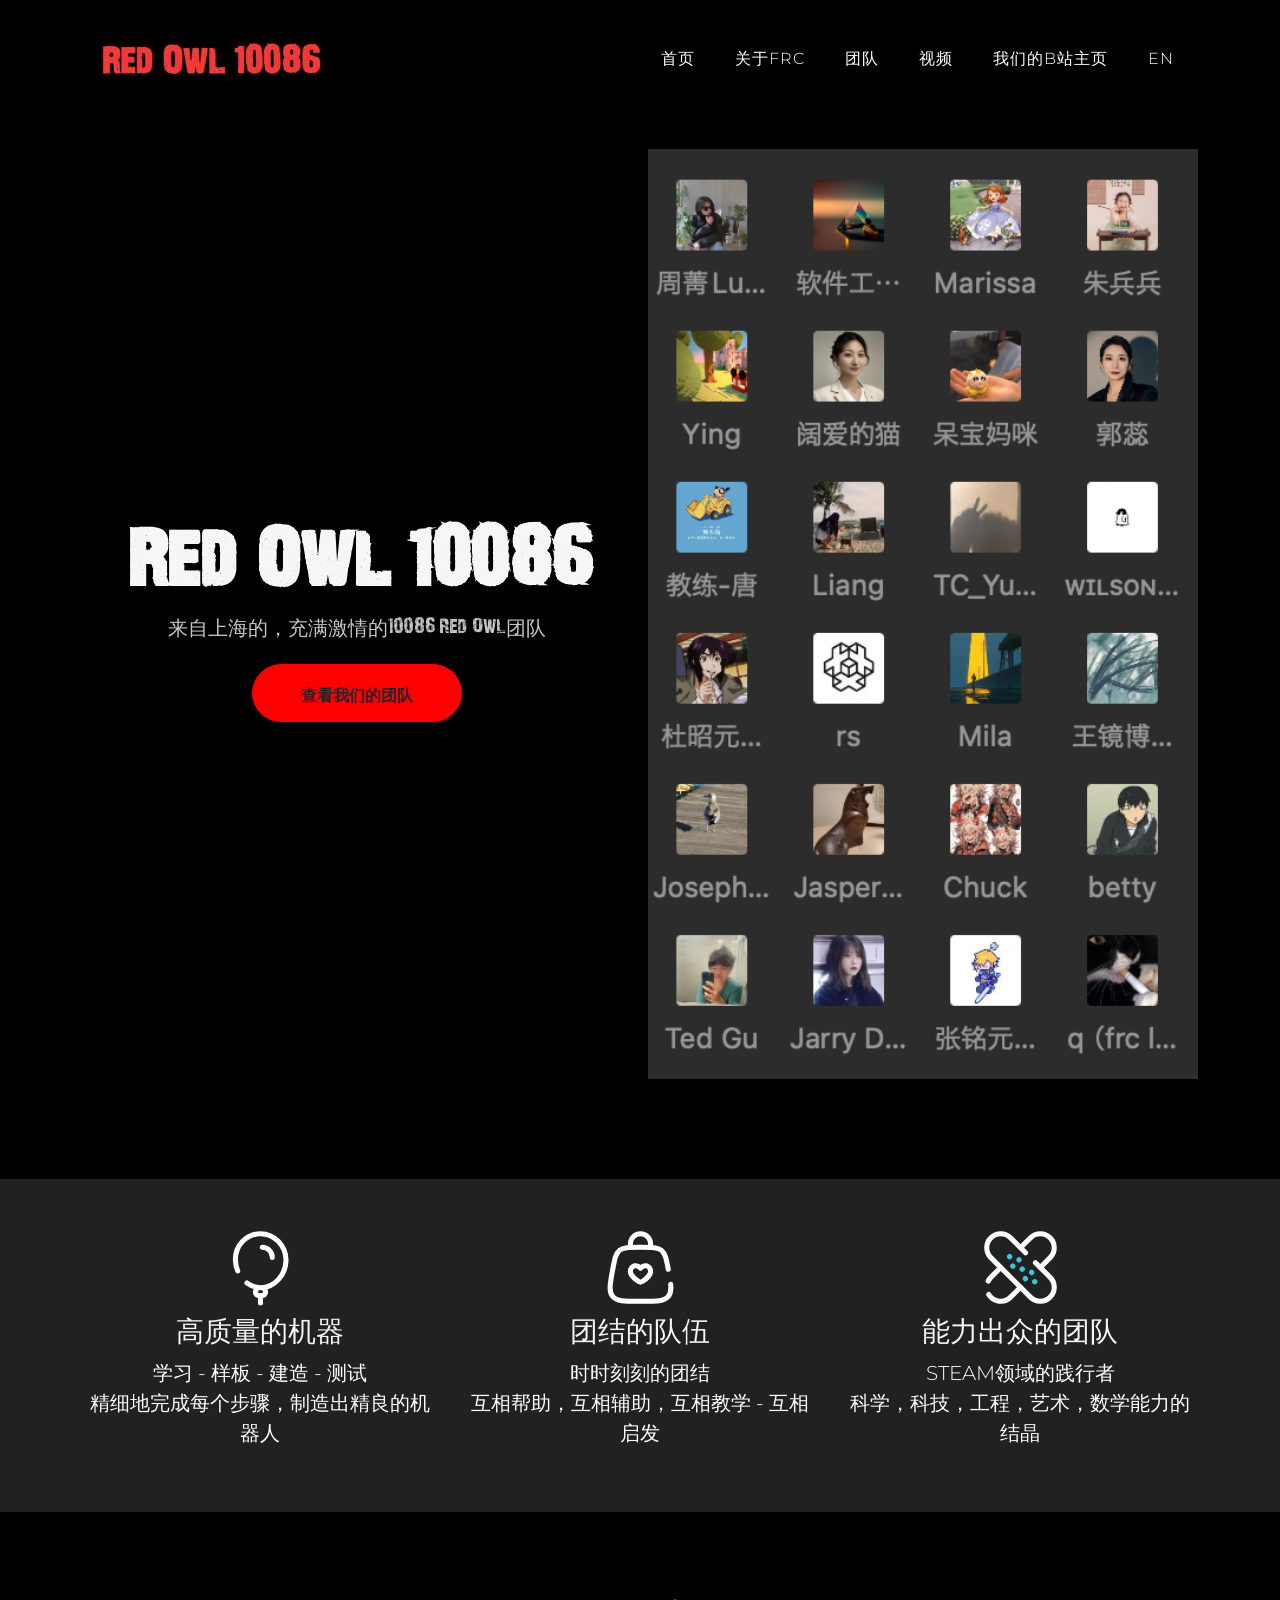
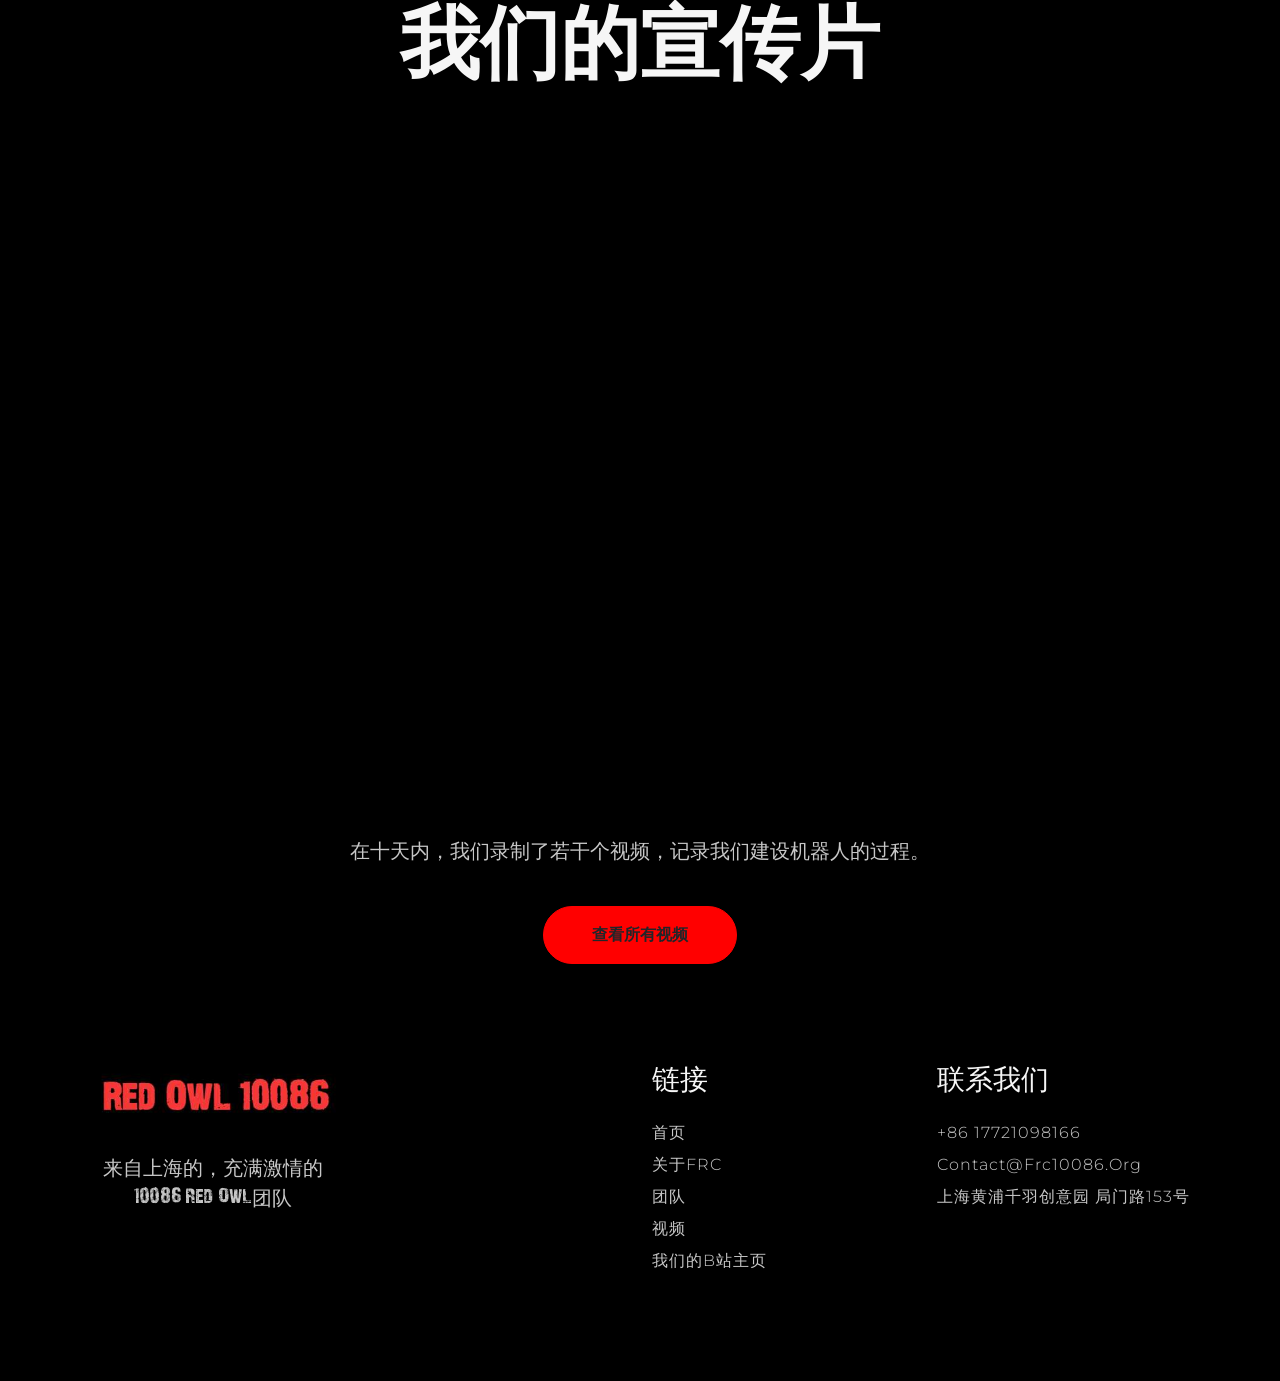
==== commit 02e94be9: "Update index.html" ====
--- a/index.html
+++ b/index.html
@@ -240,8 +240,7 @@
           <div class="col-md-3">
             <div class="d-flex flex-column text-left">
                 <h4 class="mb-4">联系我们</h4>
-                <a class="nav-link mb-2 text-capitalize">+44 10086</a>
-                <a class="nav-link mb-2 text-capitalize">+86 10086</a>
+                <a class="nav-link mb-2 text-capitalize">+86 17721098166</a>
                 <a class="nav-link mb-2 text-capitalize">contact@frc10086.org</a>
                 <a class="nav-link mb-2 text-capitalize">上海黄浦千羽创意园 局门路153号</a>
             </div>
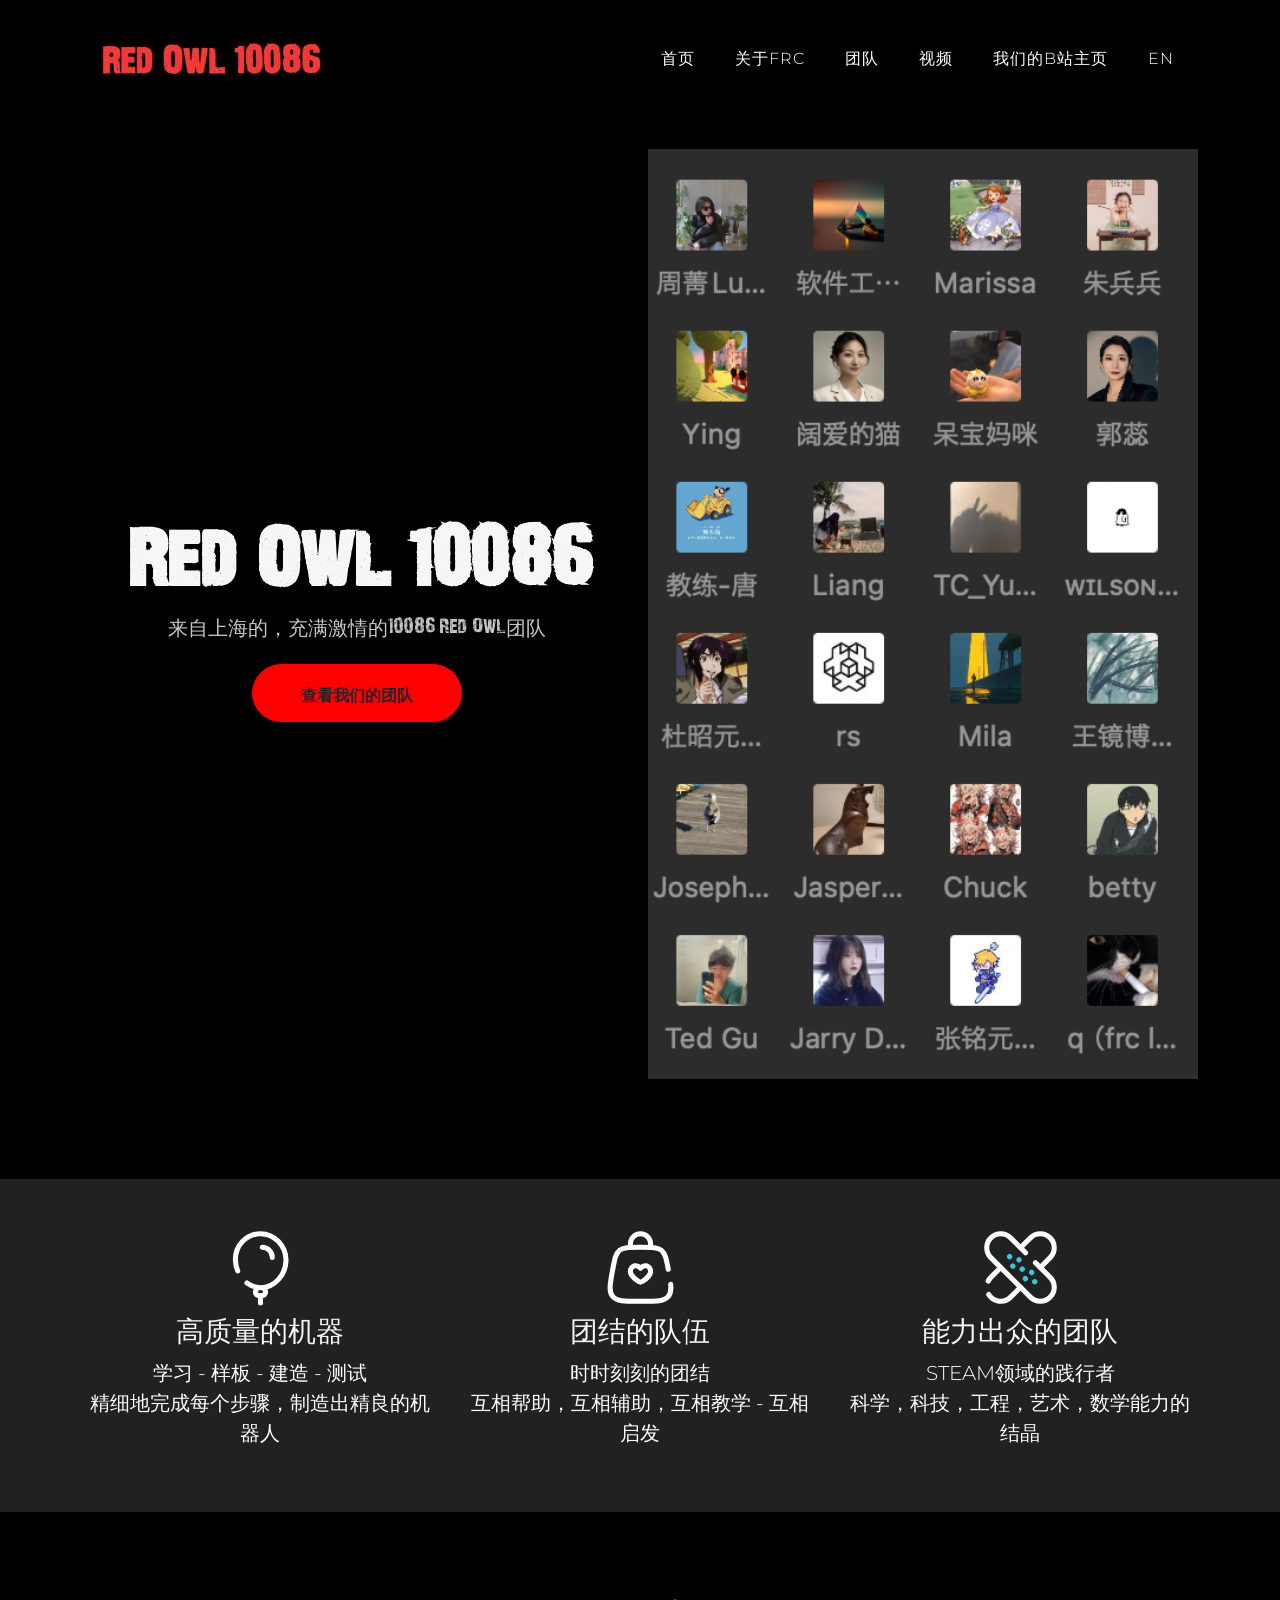
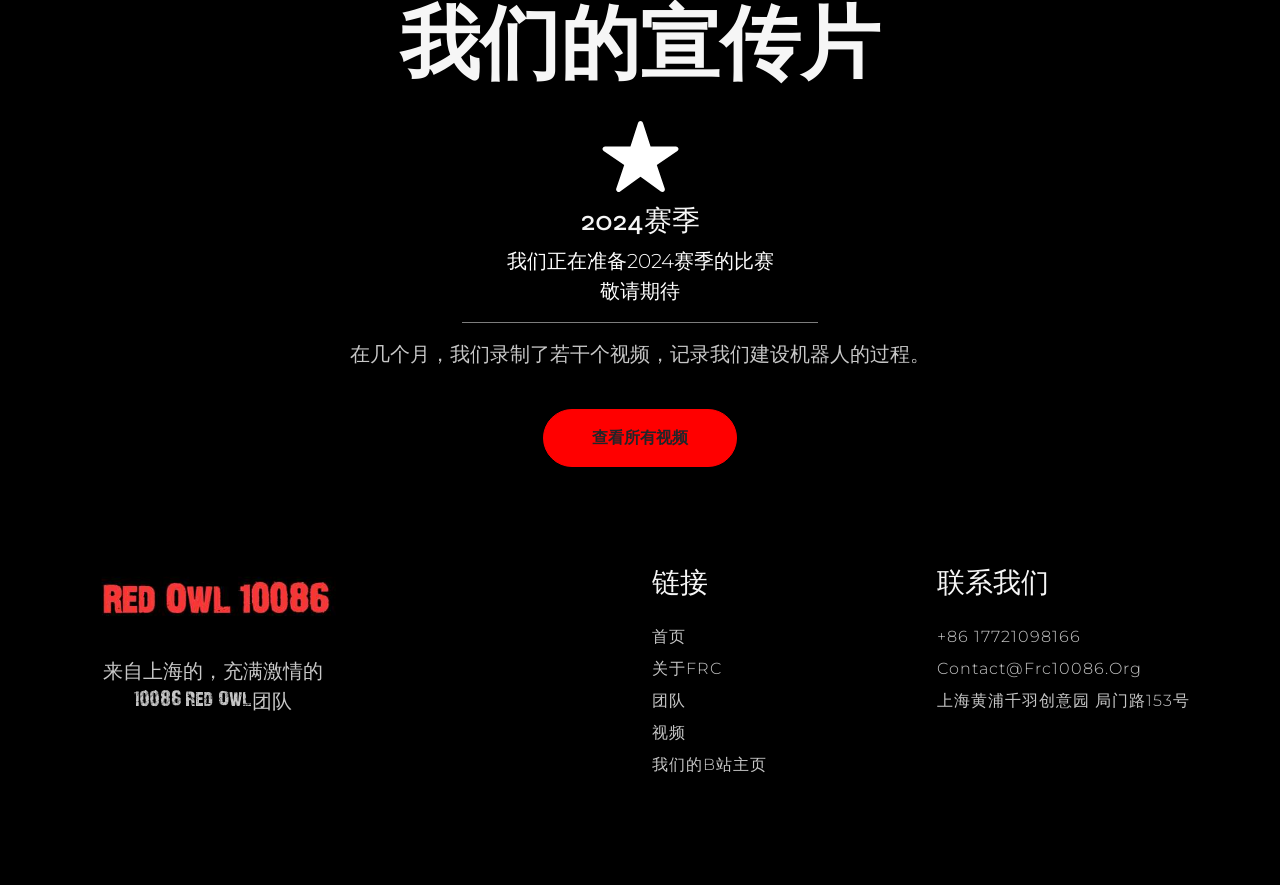
==== commit cfdc31f2: "fix video" ====
--- a/index.html
+++ b/index.html
@@ -204,50 +204,24 @@
         </div>
       </div>   
     </section>
-
+    
     <section id="video" class="section-padding">
       <CENTER><h1 class="display-1 fw-bold" style = "font-family:DaysLater;">我们的宣传片</h1></CENTER><br>
-      <div class="ratio ratio-16x9">
+      <div class="">
         <CENTER>
+            <!--
             <iframe width="70%" height="95%" src="https://player.bilibili.com/player.html?aid=663556073&bvid=BV1ua4y1U7YK&cid=1336992628&p=1&autoplay=0" title="YouTube video player" frameborder="0" allow="accelerometer; clipboard-write; encrypted-media; 
             gyroscope; picture-in-picture; web-share" allowfullscreen> </iframe></CENTER>
-        </div>
-      <CENTER><p>在十天内，我们录制了若干个视频，记录我们建设机器人的过程。</p>
+            -->
+            <div id="comingsoon-placeholder"></div>
+        </div>
+      <CENTER><p>在几个月，我们录制了若干个视频，记录我们建设机器人的过程。</p>
       <a href="vlogCN.html" class="btn btn-primary text-uppercase px-5 py-3 text-dark fw-semibold rounded-pill mt-4">查看所有视频</a>
     </CENTER>
     </section>
-
-    <footer id="footer" class="section-padding pt-0">
-      <div class="container">
-        <div class="row g-4">
-          <div class="col-md-3">
-            <div class="logo mb-4"><img src="images/Logo.png" alt="logo" class="img-fluid"></div>
-            <CENTER><p style = "font-family:DaysLater;">来自上海的，充满激情的<br>10086 Red Owl团队</p></CENTER>
-          </div>
-          <div class = "col-md-3">
-
-          </div>
-          <div class="col-md-3">
-            <div class="d-flex flex-column text-left">
-                <h4 class="mb-4">链接</h4>
-                <a href="index.html" class="nav-link mb-2 text-uppercase">首页</a>
-                <a href="frcCN.html" class="nav-link mb-2 text-uppercase">关于FRC</a>
-                <a href="teamCN.html" class="nav-link mb-2 text-uppercase">团队</a>
-                <a href="vlogCN.html" class="nav-link mb-2 text-uppercase">视频</a>
-                <a href="https://space.bilibili.com/3546714973669694?spm_id_from=333.337.0.0" class="nav-link mb-2 text-uppercase">我们的B站主页</a>
-            </div>
-          </div>
-          <div class="col-md-3">
-            <div class="d-flex flex-column text-left">
-                <h4 class="mb-4">联系我们</h4>
-                <a class="nav-link mb-2 text-capitalize">+86 17721098166</a>
-                <a class="nav-link mb-2 text-capitalize">contact@frc10086.org</a>
-                <a class="nav-link mb-2 text-capitalize">上海黄浦千羽创意园 局门路153号</a>
-            </div>
-          </div>
-        </div>
-      </div>
-    </footer>
+    
+    <div id="footer-placeholder"></div>
+
 
     <!-- Video Popup -->
     <div class="modal fade" id="myModal" tabindex="-1" role="dialog" aria-labelledby="exampleModalLabel" aria-hidden="true">
@@ -280,6 +254,16 @@
     ></script>    
     <script src="https://cdn.bootcdn.net/ajax/libs/Swiper/11.0.5/swiper-bundle.min.js"></script>
     <script type="text/javascript" src="js/script.js"></script>
+    <script>
+      fetch('footer.html')
+        .then(response => response.text())
+        .then(text => document.getElementById('footer-placeholder').innerHTML = text);
+    </script>
+    <script>
+      fetch('comingsoon.html')
+        .then(response => response.text())
+        .then(text => document.getElementById('comingsoon-placeholder').innerHTML = text);
+    </script>
   </body>
 
 </html>
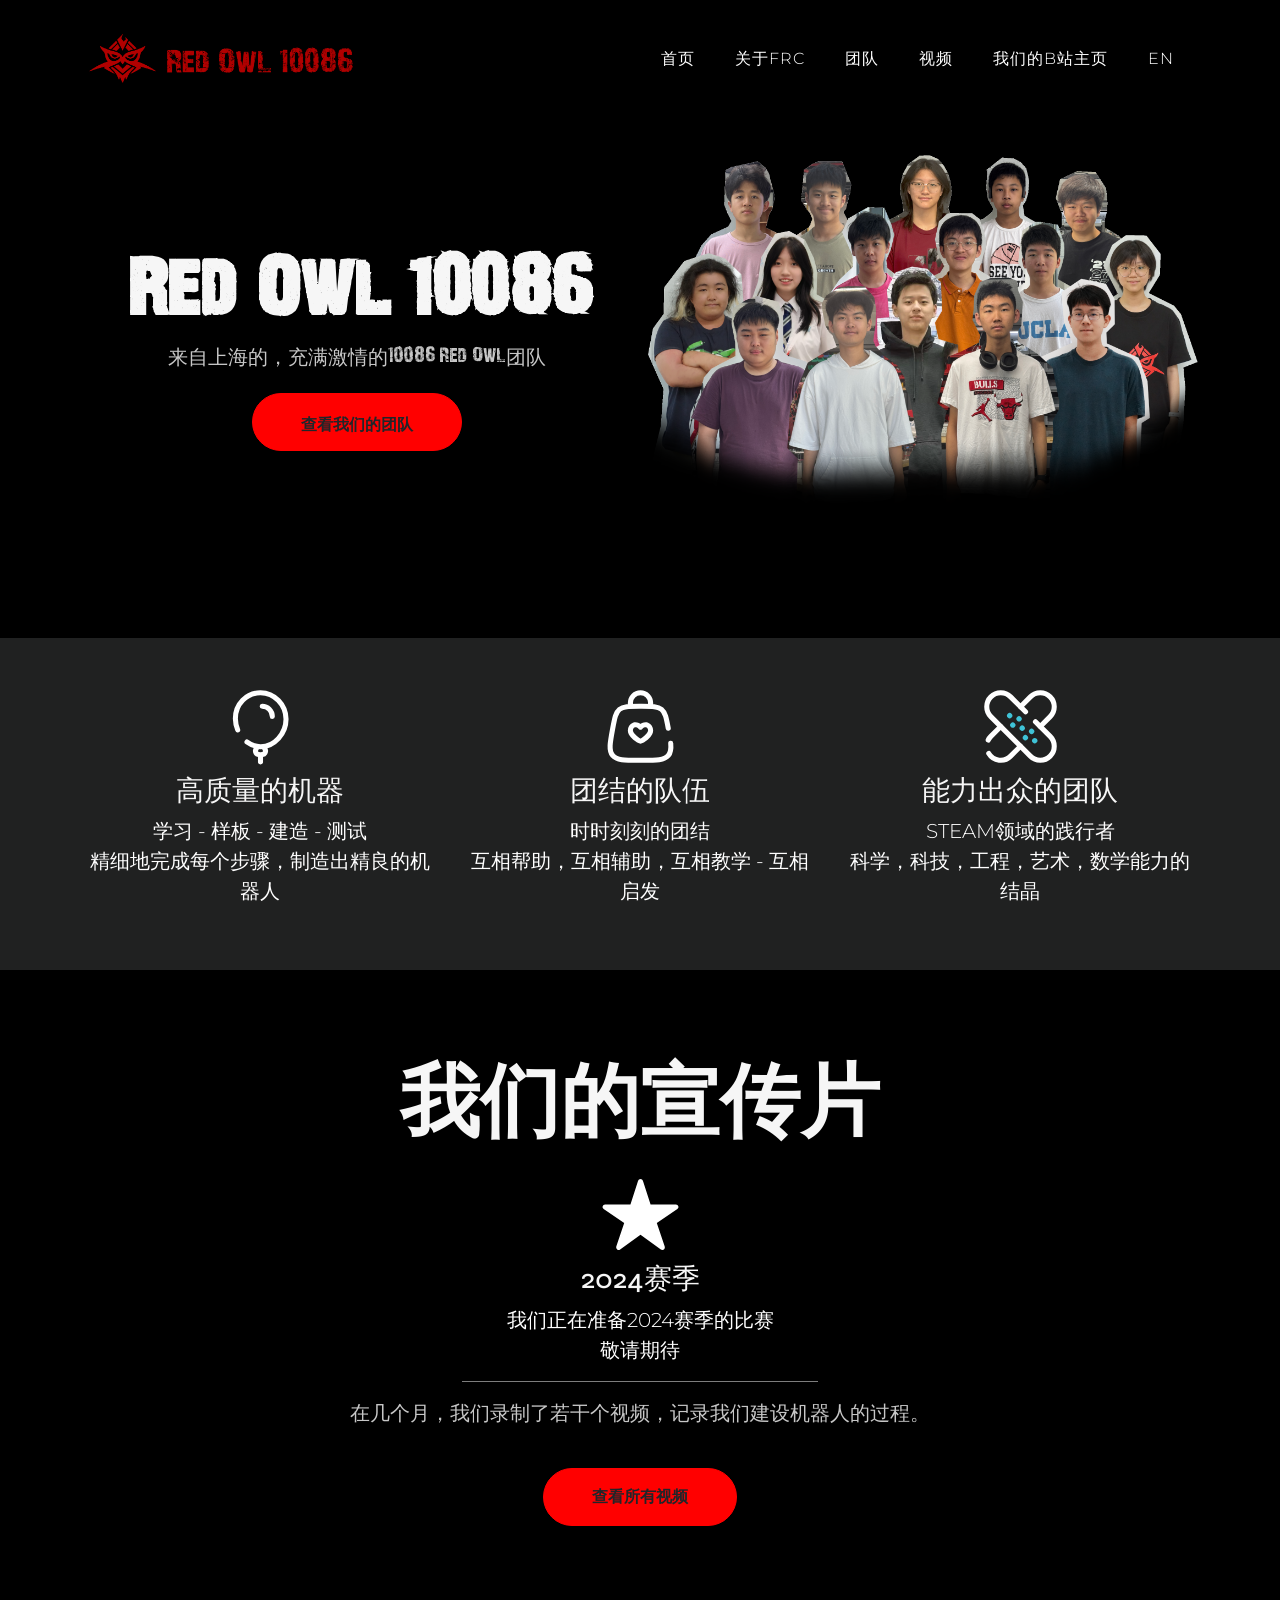
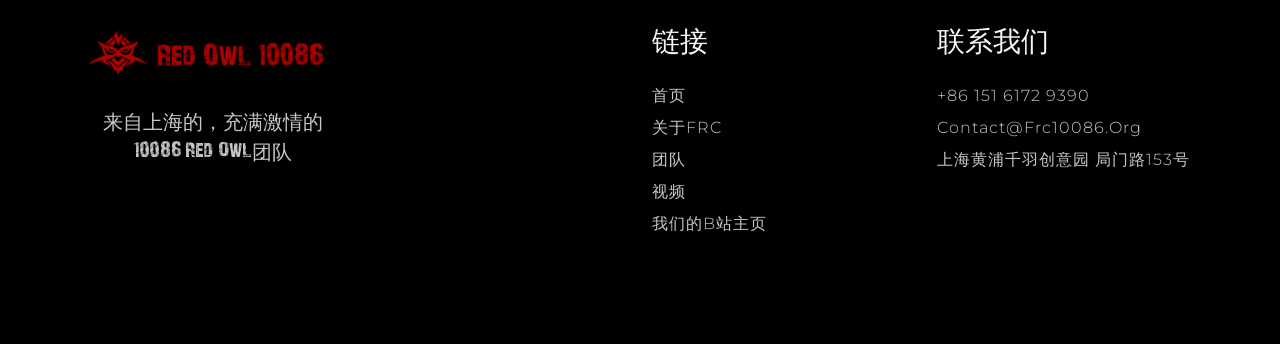
==== commit c4d4c9cb: "update ico" ====
--- a/index.html
+++ b/index.html
@@ -15,6 +15,7 @@
     <link rel="preconnect" href="https://fonts.gstatic.com" crossorigin>
     <link href="https://fonts.googleapis.com/css2?family=Montserrat:ital,wght@0,100..900;1,100..900&family=Syne:wght@400..800&display=swap" rel="stylesheet">         
     <link rel="stylesheet" href="style.css"/>
+    <link rel="icon" href="images/Logo.ico" type="image/x-icon">
   </head>
 
   <body class="bg-black" data-bs-spy="scroll" data-bs-target="#navbar" data-bs-root-margin="0px 0px -40%" data-bs-smooth-scroll="true" tabindex="0">
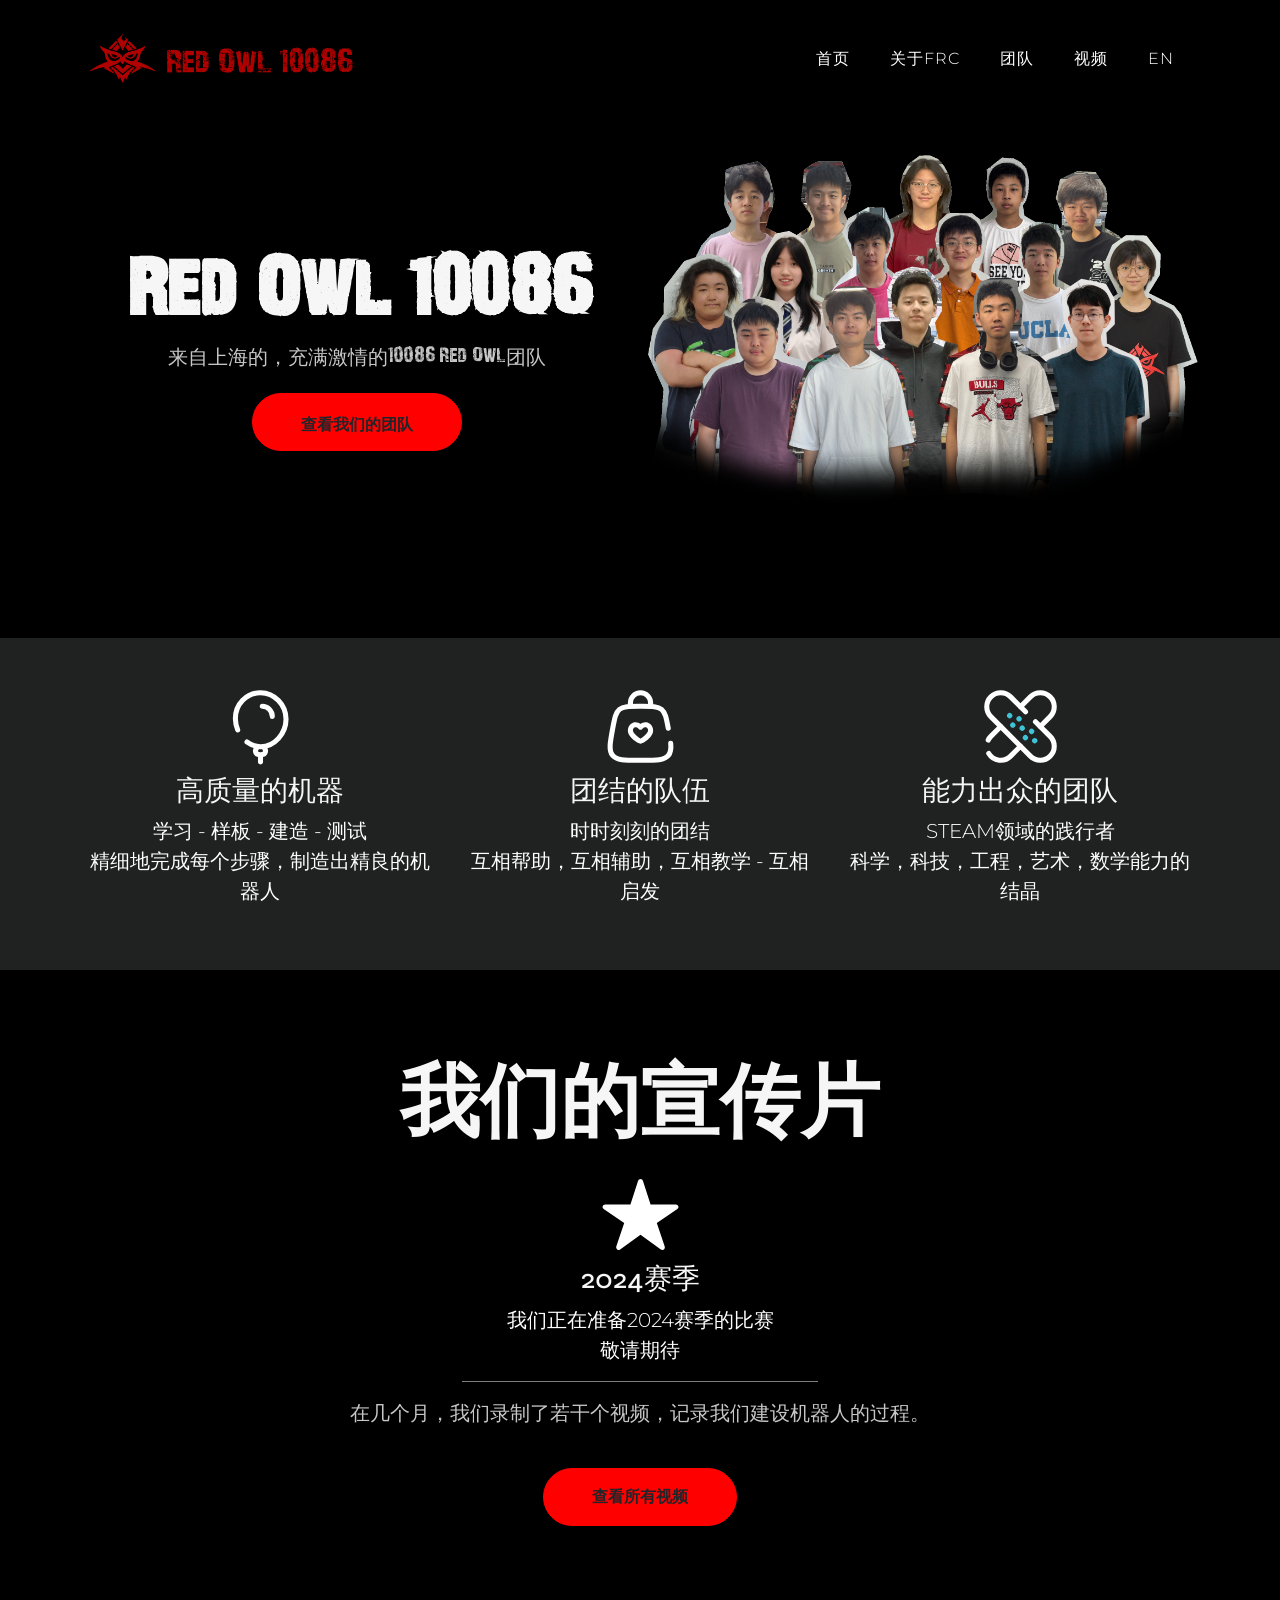
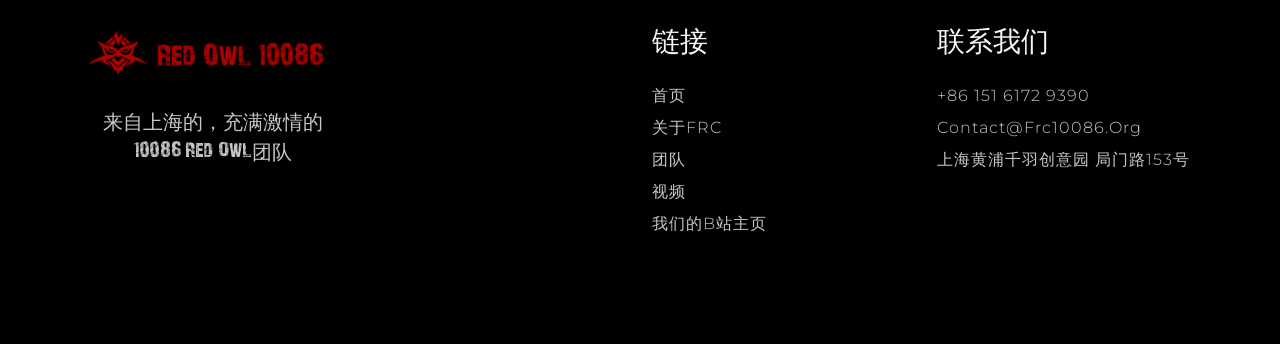
==== commit a14b77a7: "update header" ====
--- a/index.html
+++ b/index.html
@@ -130,9 +130,7 @@
                 <li class="nav-item">
                   <a class="nav-link text-uppercase" aria-current="page" href="vlogCN.html">视频</a>
                 </li>
-                <li class="nav-item">
-                  <a class="nav-link text-uppercase" aria-current="page" href="https://space.bilibili.com/3546714973669694?spm_id_from=333.337.0.0">我们的B站主页</a>
-                </li>
+                
                 <li class="nav-item">
                   <a class="nav-link text-uppercase" aria-current="page" href="indexEN.html">EN</a>
                 </li>
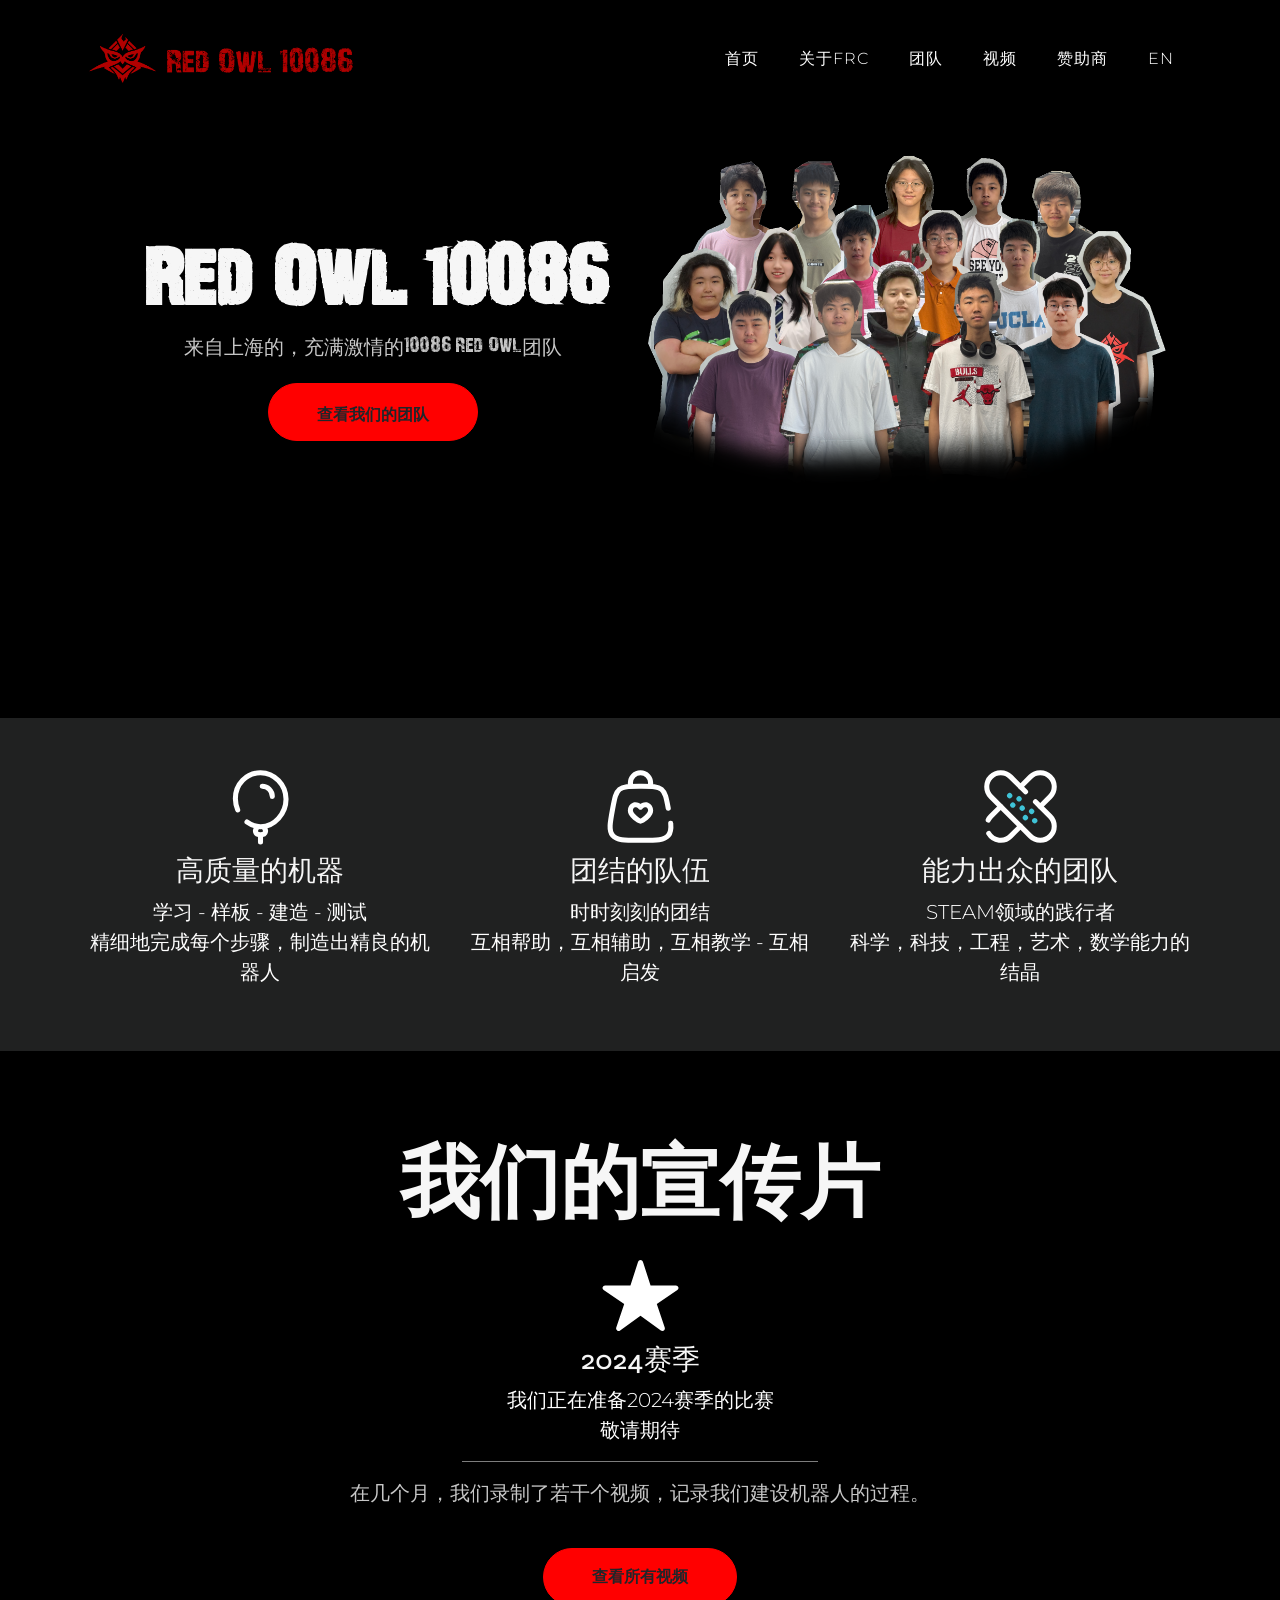
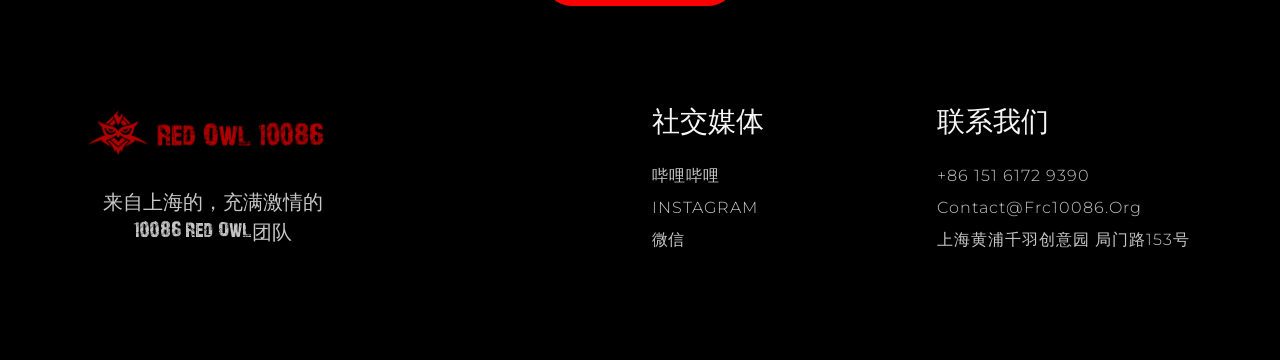
==== commit 96cb6156: "add sponsor page" ====
--- a/index.html
+++ b/index.html
@@ -130,7 +130,9 @@
                 <li class="nav-item">
                   <a class="nav-link text-uppercase" aria-current="page" href="vlogCN.html">视频</a>
                 </li>
-                
+                <li class="nav-item active">
+                  <a class="nav-link text-uppercase" href="sponsorCN.html">赞助商</a>
+                </li>
                 <li class="nav-item">
                   <a class="nav-link text-uppercase" aria-current="page" href="indexEN.html">EN</a>
                 </li>
--- a/style.css
+++ b/style.css
@@ -279,7 +279,8 @@
 
 /* Home */
 #home{
-    margin-top: 101px;
+    
+    margin: 102px;
 }
 
 
@@ -400,3 +401,20 @@
 .footer{
     background-color: grey;
 }
+
+
+.box {
+    position: relative;
+    font-size: 16px;
+}
+
+.box:hover::before {
+    position: absolute;
+    top: 25px;
+    left: 0;
+    content: 'ID：FRC10086RedOwl';
+    font-size: 12px; /* Adjust the font size to make it smaller */
+    background-color: rgb(43, 43, 44); /* Add the background color here */
+    padding: 5px; /* Add padding to increase the background size */
+}
+    
